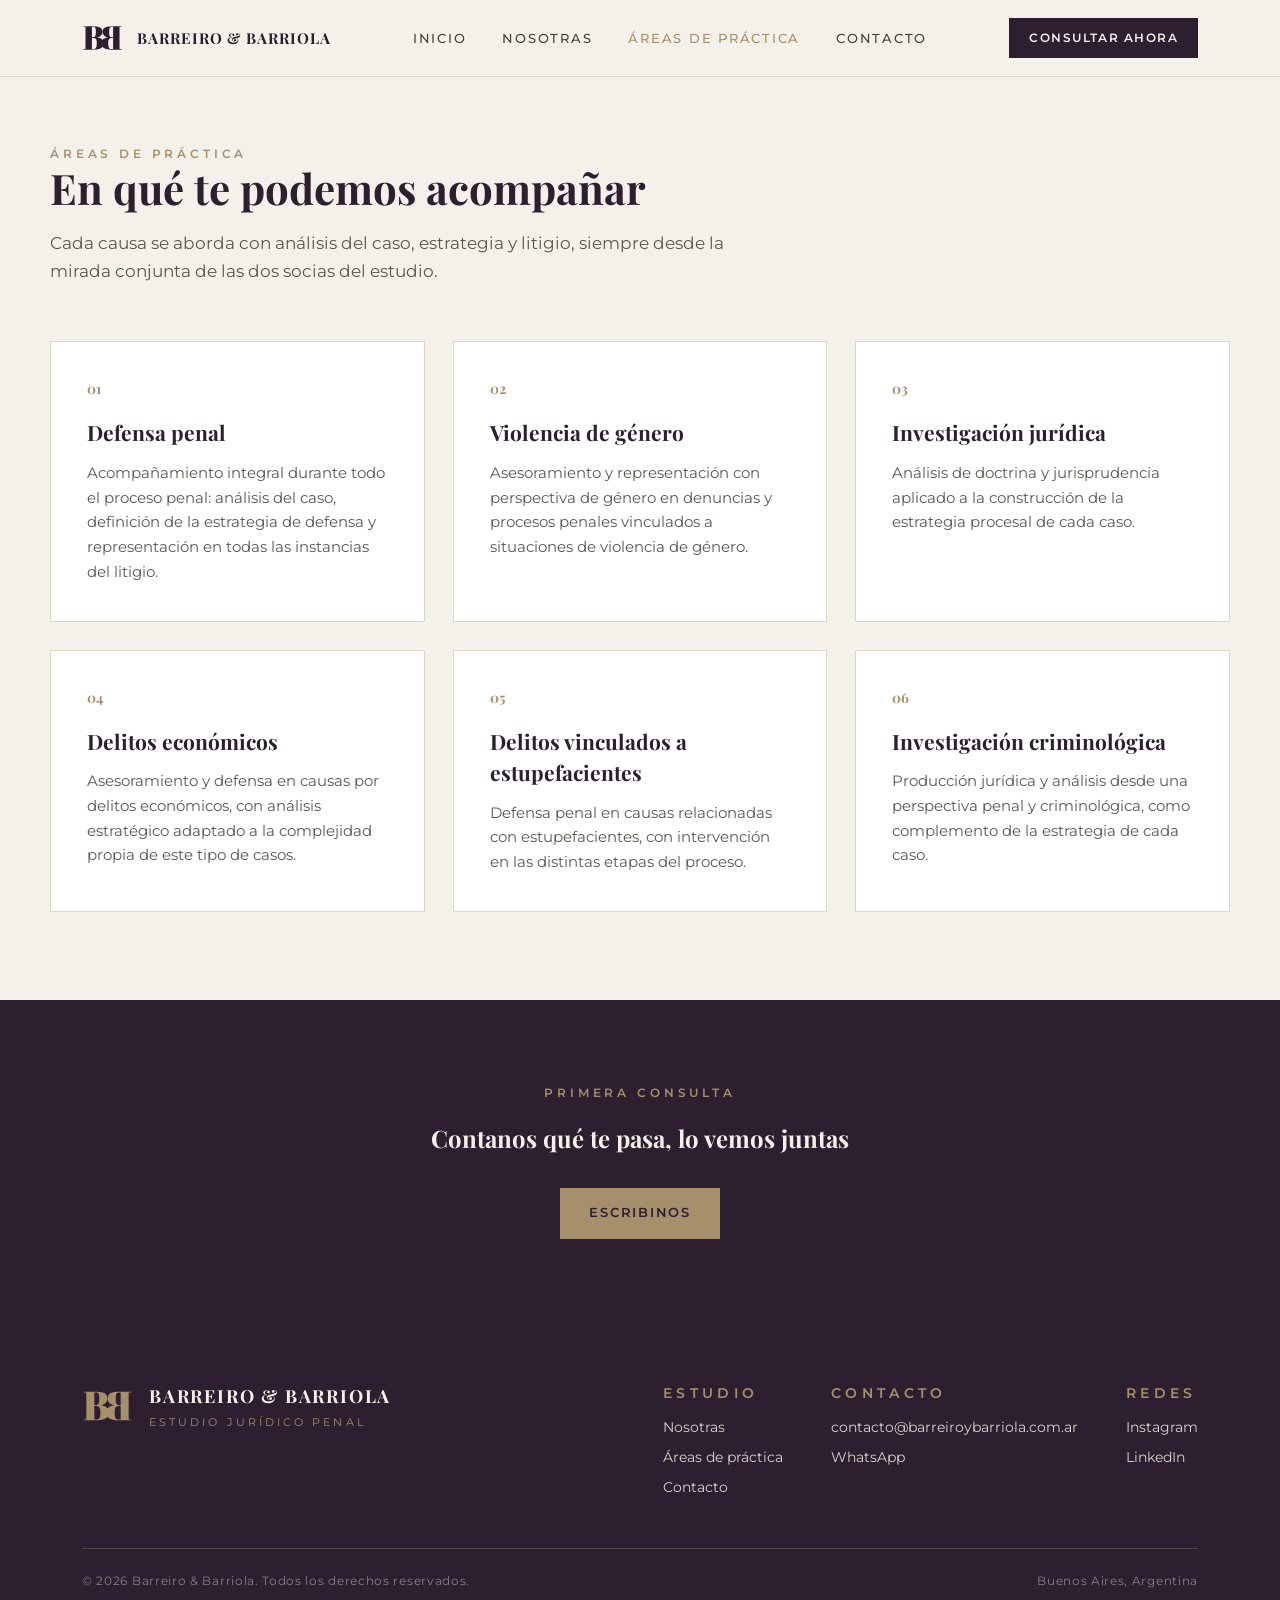
==== areas-de-practica.html @ 0fad3aef "Sitio inicial Barreiro y Barriola" ====
<!DOCTYPE html>
<html lang="es-AR">
<head>
<meta charset="UTF-8">
<meta name="viewport" content="width=device-width, initial-scale=1.0">
<title>Áreas de práctica — Barreiro &amp; Barriola</title>
<meta name="description" content="Defensa penal, violencia de género e investigación jurídica. Áreas de práctica del estudio Barreiro & Barriola.">
<link rel="preconnect" href="https://fonts.googleapis.com">
<link href="https://fonts.googleapis.com/css2?family=Playfair+Display:ital,wght@0,400;0,600;0,700;0,800;1,500&family=Montserrat:wght@300;400;500;600;700&display=swap" rel="stylesheet">
<link rel="icon" type="image/svg+xml" href="assets/img/BB-monograma-uva.svg">
<link rel="stylesheet" href="assets/styles.css">
</head>
<body>

<header class="site-header">
  <nav class="nav">
    <a href="index.html" class="nav-marca">
      <img src="assets/img/BB-monograma-uva.svg" alt="Monograma Barreiro &amp; Barriola">
      <span class="nav-marca-texto">BARREIRO &amp; BARRIOLA</span>
    </a>
    <button class="nav-toggle" aria-label="Abrir menú" aria-expanded="false">
      <span></span><span></span><span></span>
    </button>
    <ul class="nav-links">
      <li><a href="index.html">Inicio</a></li>
      <li><a href="nosotras.html">Nosotras</a></li>
      <li><a href="areas-de-practica.html" class="activo">Áreas de práctica</a></li>
      <li><a href="contacto.html">Contacto</a></li>
    </ul>
    <a href="contacto.html" class="nav-cta">Consultar ahora</a>
  </nav>
</header>

<main>

  <section class="bloque container" style="padding-top:64px">
    <div class="bloque-cabecera" style="max-width:680px">
      <span class="eyebrow">Áreas de práctica</span>
      <h2>En qué te podemos acompañar</h2>
      <p>Cada causa se aborda con análisis del caso, estrategia y litigio, siempre desde la mirada conjunta de las dos socias del estudio.</p>
    </div>

    <div class="grilla grilla-3">
      <div class="tarjeta">
        <div class="num">01</div>
        <h3>Defensa penal</h3>
        <p>Acompañamiento integral durante todo el proceso penal: análisis del caso, definición de la estrategia de defensa y representación en todas las instancias del litigio.</p>
      </div>
      <div class="tarjeta">
        <div class="num">02</div>
        <h3>Violencia de género</h3>
        <p>Asesoramiento y representación con perspectiva de género en denuncias y procesos penales vinculados a situaciones de violencia de género.</p>
      </div>
      <div class="tarjeta">
        <div class="num">03</div>
        <h3>Investigación jurídica</h3>
        <p>Análisis de doctrina y jurisprudencia aplicado a la construcción de la estrategia procesal de cada caso.</p>
      </div>
      <div class="tarjeta">
        <div class="num">04</div>
        <h3>Delitos económicos</h3>
        <p>Asesoramiento y defensa en causas por delitos económicos, con análisis estratégico adaptado a la complejidad propia de este tipo de casos.</p>
      </div>
      <div class="tarjeta">
        <div class="num">05</div>
        <h3>Delitos vinculados a estupefacientes</h3>
        <p>Defensa penal en causas relacionadas con estupefacientes, con intervención en las distintas etapas del proceso.</p>
      </div>
      <div class="tarjeta">
        <div class="num">06</div>
        <h3>Investigación criminológica</h3>
        <p>Producción jurídica y análisis desde una perspectiva penal y criminológica, como complemento de la estrategia de cada caso.</p>
      </div>
    </div>
  </section>

  <section class="franja-uva centro">
    <div class="container" style="max-width:680px">
      <span class="eyebrow">Primera consulta</span>
      <h2 style="color:var(--marfil);margin-top:16px">Contanos qué te pasa, lo vemos juntas</h2>
      <div style="margin-top:32px">
        <a href="contacto.html" class="boton" style="background:var(--bronce);color:var(--uva)">Escribinos</a>
      </div>
    </div>
  </section>

</main>

<footer class="site-footer">
  <div class="container">
    <div class="footer-top">
      <div class="footer-marca">
        <img src="assets/img/BB-monograma-bronce.svg" alt="Monograma Barreiro &amp; Barriola">
        <div class="footer-marca-texto">
          <div>BARREIRO &amp; BARRIOLA</div>
          <div>ESTUDIO JURÍDICO PENAL</div>
        </div>
      </div>
      <div class="footer-links">
        <div class="footer-col">
          <span class="eyebrow">Estudio</span>
          <a href="nosotras.html">Nosotras</a>
          <a href="areas-de-practica.html">Áreas de práctica</a>
          <a href="contacto.html">Contacto</a>
        </div>
        <div class="footer-col">
          <span class="eyebrow">Contacto</span>
          <a href="mailto:contacto@barreiroybarriola.com.ar">contacto@barreiroybarriola.com.ar</a>
          <a href="https://wa.me/541150600248" target="_blank" rel="noopener">WhatsApp</a>
        </div>
        <div class="footer-col">
          <span class="eyebrow">Redes</span>
          <a href="https://instagram.com/estudiojuridico.byb" target="_blank" rel="noopener">Instagram</a>
          <a href="https://www.linkedin.com/company/barreiro-barriola" target="_blank" rel="noopener">LinkedIn</a>
        </div>
      </div>
    </div>
    <div class="footer-bottom">
      <span>© <span id="anio"></span> Barreiro &amp; Barriola. Todos los derechos reservados.</span>
      <span>Buenos Aires, Argentina</span>
    </div>
  </div>
</footer>

<script src="assets/script.js"></script>
<script>document.getElementById('anio').textContent = new Date().getFullYear();</script>
</body>
</html>
---- assets/styles.css ----
/* ===================================================================
   Barreiro & Barriola — Sistema de diseño
   Uva #2D1F2F · Bronce #A68F6B · Marfil #F4F1EB
   Playfair Display (display) + Montserrat (texto)
   =================================================================== */

:root{
  --uva:#2D1F2F;
  --uva-2:#3A2839;
  --bronce:#A68F6B;
  --marfil:#F4F1EB;
  --marfil-2:#EFEAE0;
  --texto:#4A4038;
  --texto-suave:#5C5650;
  --texto-mudo:#8A847C;
  --divisor:#DFD7C9;

  --serif:'Playfair Display', Georgia, serif;
  --sans:'Montserrat', -apple-system, sans-serif;

  --container: 1180px;
}

*{box-sizing:border-box}
html{scroll-behavior:smooth}
body{
  margin:0;
  background:var(--marfil);
  color:var(--texto);
  font-family:var(--sans);
  font-size:16px;
  line-height:1.5;
  -webkit-font-smoothing:antialiased;
}
img{max-width:100%;display:block}
a{color:var(--bronce);text-decoration:none}
a:hover{color:var(--uva)}
a:focus-visible,button:focus-visible,input:focus-visible,textarea:focus-visible{
  outline:2px solid var(--bronce);
  outline-offset:3px;
}
h1,h2,h3{font-family:var(--serif);color:var(--uva);margin:0;font-weight:700}
p{margin:0}
.container{max-width:var(--container);margin:0 auto;padding:0 32px}
.eyebrow{
  font-size:12px;
  letter-spacing:.32em;
  color:var(--bronce);
  font-weight:600;
  text-transform:uppercase;
}
.regla{height:1px;background:var(--bronce);opacity:.55;border:0}
.regla-suave{height:1px;background:var(--divisor);border:0}

/* ---------- Header / nav ---------- */
.site-header{
  position:sticky;top:0;z-index:50;
  background:rgba(244,241,235,.92);
  backdrop-filter:blur(6px);
  border-bottom:1px solid var(--divisor);
}
.nav{
  display:flex;align-items:center;justify-content:space-between;
  padding:18px 32px;max-width:var(--container);margin:0 auto;
}
.nav-marca{display:flex;align-items:center;gap:14px}
.nav-marca img{height:26px;width:auto}
.nav-marca-texto{
  font-family:var(--serif);font-weight:700;font-size:15px;
  letter-spacing:.06em;color:var(--uva);
}
.nav-links{display:flex;gap:36px;list-style:none;margin:0;padding:0}
.nav-links a{
  font-size:12.5px;letter-spacing:.14em;text-transform:uppercase;
  color:var(--texto);font-weight:500;
}
.nav-links a:hover,.nav-links a.activo{color:var(--bronce)}
.nav-cta{
  font-size:12px;letter-spacing:.12em;text-transform:uppercase;
  color:var(--marfil);background:var(--uva);
  padding:11px 20px;font-weight:600;white-space:nowrap;
}
.nav-cta:hover{background:var(--uva-2);color:var(--marfil)}
.nav-toggle{display:none;background:none;border:0;cursor:pointer;padding:8px}
.nav-toggle span{display:block;width:22px;height:1.5px;background:var(--uva);margin:5px 0}

@media (max-width:860px){
  .nav-links{
    position:absolute;top:100%;left:0;right:0;
    background:var(--marfil);flex-direction:column;gap:0;
    border-bottom:1px solid var(--divisor);
    max-height:0;overflow:hidden;transition:max-height .25s ease;
  }
  .nav-links.abierto{max-height:320px}
  .nav-links a{display:block;padding:16px 32px;border-top:1px solid var(--divisor)}
  .nav-toggle{display:block}
  .nav-cta{display:none}
}

/* ---------- Hero ---------- */
.hero{
  position:relative;overflow:hidden;
  background:var(--marfil);
  padding:100px 0 90px;
}
.hero-monograma-fondo{
  position:absolute;right:-6%;top:8%;height:520px;opacity:.05;pointer-events:none;
}
.hero .eyebrow-row{display:flex;align-items:center;gap:24px;margin-bottom:70px}
.hero .eyebrow-row .regla{flex:1}
.hero-intro{
  display:flex;align-items:center;gap:24px;margin-bottom:14px;
}
.hero-intro span{
  font-family:var(--serif);font-style:italic;font-weight:500;
  font-size:clamp(24px,3vw,34px);color:var(--texto-mudo);
}
.hero-intro .regla{width:120px}
.hero h1{
  font-size:clamp(44px,7vw,84px);
  line-height:1;letter-spacing:-.01em;
  margin-bottom:32px;
}
.hero .lema{
  font-size:15px;letter-spacing:.24em;font-weight:600;color:var(--bronce);
  margin-bottom:36px;text-transform:uppercase;
}
.hero .copy{
  max-width:560px;font-size:19px;line-height:1.65;color:var(--texto-suave);
}
.hero .copy + .copy{margin-top:20px}
.hero .copy strong{color:var(--uva);font-weight:600}
.hero-acciones{display:flex;gap:16px;margin-top:44px;flex-wrap:wrap}

.boton{
  display:inline-block;font-size:12.5px;letter-spacing:.14em;text-transform:uppercase;
  font-weight:600;padding:15px 28px;border:1px solid transparent;
}
.boton-primario{background:var(--uva);color:var(--marfil)}
.boton-primario:hover{background:var(--uva-2);color:var(--marfil)}
.boton-secundario{border-color:var(--uva);color:var(--uva)}
.boton-secundario:hover{background:var(--uva);color:var(--marfil)}

/* ---------- Franja oscura (usada como bloque institucional) ---------- */
.franja-uva{background:var(--uva);color:var(--marfil);padding:80px 0}
.franja-uva h2{color:var(--marfil)}
.franja-uva .eyebrow{color:var(--bronce)}

/* ---------- Sello / marca de agua circular (motivo firma) ---------- */
.sello{
  width:120px;height:120px;border-radius:50%;
  border:1.5px solid var(--bronce);
  display:flex;flex-direction:column;align-items:center;justify-content:center;
  gap:4px;flex-shrink:0;
}
.sello img{height:22px}
.sello span{
  font-size:7.5px;letter-spacing:.22em;color:var(--bronce);text-transform:uppercase;font-weight:600;
}
.sello-divisor{
  display:flex;align-items:center;justify-content:center;gap:28px;
  padding:64px 0;
}
.sello-divisor .linea{flex:1;max-width:220px;height:1px;background:var(--divisor)}

/* ---------- Secciones generales ---------- */
section.bloque{padding:88px 0}
.bloque-cabecera{max-width:640px;margin-bottom:56px}
.bloque-cabecera .eyebrow{margin-bottom:16px}
.bloque-cabecera h2{font-size:clamp(30px,4vw,42px);line-height:1.1}
.bloque-cabecera p{margin-top:18px;font-size:17px;color:var(--texto-suave);line-height:1.65}

/* Grillas de tarjetas */
.grilla{display:grid;gap:28px}
.grilla-2{grid-template-columns:repeat(2,1fr)}
.grilla-3{grid-template-columns:repeat(3,1fr)}
@media (max-width:860px){.grilla-2,.grilla-3{grid-template-columns:1fr}}

.tarjeta{
  background:#fff;border:1px solid var(--divisor);padding:36px;
}
.tarjeta .num{
  font-family:var(--serif);font-size:14px;color:var(--bronce);font-weight:700;margin-bottom:18px;
}
.tarjeta h3{font-size:21px;margin-bottom:12px}
.tarjeta p{color:var(--texto-suave);font-size:15px;line-height:1.65}

/* ---------- Tarjetas de socias (preview en Inicio) ---------- */
.tarjeta-socia{
  position:relative;background:var(--uva);color:var(--marfil);
  padding:0;overflow:hidden;display:flex;flex-direction:column;
}
.tarjeta-socia .foto{
  aspect-ratio:4/3;background:var(--uva-2);
  display:flex;align-items:center;justify-content:center;
  outline:2px solid var(--bronce);outline-offset:-2px;
  overflow:hidden;
}
.tarjeta-socia .foto .iniciales{
  font-family:var(--serif);font-size:52px;font-weight:700;color:var(--bronce);opacity:.6;
}
.tarjeta-socia .info{padding:32px}
.tarjeta-socia .rol{
  font-size:11px;letter-spacing:.3em;color:var(--bronce);text-transform:uppercase;font-weight:600;
}
.tarjeta-socia h3{color:var(--marfil);font-size:26px;margin-top:12px}
.tarjeta-socia p{color:#D9D2CC;font-size:14.5px;margin-top:14px;line-height:1.6}
.tarjeta-socia a{
  margin-top:20px;font-size:12px;letter-spacing:.12em;text-transform:uppercase;
  color:var(--bronce);font-weight:600;display:inline-flex;align-items:center;gap:8px;
}

/* ---------- Perfil completo (página Nosotras) ---------- */
.perfil{display:grid;grid-template-columns:340px 1fr;gap:56px;align-items:start;margin-bottom:100px}
.perfil:last-child{margin-bottom:0}
.perfil .foto-marco{
  position:relative;aspect-ratio:340/440;background:var(--uva-2);
  outline:2px solid var(--bronce);outline-offset:10px;
  display:flex;align-items:center;justify-content:center;
  overflow:hidden;
}
.perfil .foto-marco .iniciales{
  font-family:var(--serif);font-size:64px;font-weight:700;color:var(--bronce);opacity:.55;
}
.perfil .rol{font-size:13px;letter-spacing:.3em;color:var(--bronce);text-transform:uppercase;font-weight:600}
.perfil h2{font-size:clamp(32px,4vw,46px);margin-top:20px;line-height:1.05}
.perfil .regla{width:90px;margin:26px 0}
.perfil .copy{font-size:17px;line-height:1.65;color:var(--texto-suave);max-width:600px}
.perfil .copy + .copy{margin-top:18px}
.perfil .copy strong{color:var(--uva);font-weight:600}
@media (max-width:760px){
  .perfil{grid-template-columns:1fr;gap:32px}
  .perfil .foto-marco{max-width:260px}
}

/* ---------- Contacto ---------- */
.canales-grilla{
  display:grid;grid-template-columns:repeat(4,1fr);gap:20px;
}
@media (max-width:860px){.canales-grilla{grid-template-columns:repeat(2,1fr)}}
@media (max-width:520px){.canales-grilla{grid-template-columns:1fr}}
.canal-tarjeta{
  display:flex;flex-direction:column;align-items:center;text-align:center;gap:14px;
  background:#fff;border:1px solid var(--divisor);padding:36px 20px;
  transition:border-color .15s ease,transform .15s ease;
}
.canal-tarjeta:hover{border-color:var(--bronce);transform:translateY(-2px)}
.canal-icono{
  width:52px;height:52px;border-radius:50%;
  background:var(--uva);color:var(--bronce);
  display:flex;align-items:center;justify-content:center;
}
.canal-icono svg{width:24px;height:24px}
.canal-etiqueta{
  font-size:11.5px;letter-spacing:.2em;text-transform:uppercase;color:var(--bronce);font-weight:600;
}
.canal-valor{font-size:14.5px;color:var(--uva);font-weight:500;word-break:break-word}

.contacto-grilla{display:grid;grid-template-columns:1fr 1fr;gap:64px;align-items:start}
@media (max-width:860px){.contacto-grilla{grid-template-columns:1fr}}
.dato-contacto{margin-bottom:28px}
.dato-contacto .etiqueta{
  font-size:11px;letter-spacing:.24em;color:var(--bronce);text-transform:uppercase;font-weight:600;
  margin-bottom:8px;display:block;
}
.dato-contacto a,.dato-contacto span.valor{font-size:18px;color:var(--uva);font-weight:500}

/* ---------- Footer ---------- */
.site-footer{background:var(--uva);color:var(--marfil);padding:64px 0 32px}
.footer-top{
  display:flex;justify-content:space-between;align-items:flex-start;
  gap:40px;flex-wrap:wrap;padding-bottom:40px;border-bottom:1px solid rgba(166,143,107,.3);
}
.footer-marca{display:flex;align-items:center;gap:16px}
.footer-marca img{height:32px}
.footer-marca-texto div:first-child{
  font-family:var(--serif);font-weight:700;font-size:18px;letter-spacing:.1em;color:var(--marfil);
}
.footer-marca-texto div:last-child{
  font-size:11px;letter-spacing:.28em;color:var(--bronce);margin-top:4px;
}
.footer-links{display:flex;gap:48px;flex-wrap:wrap}
.footer-col .eyebrow{color:var(--bronce);margin-bottom:14px;display:block}
.footer-col a,.footer-col span{
  display:block;font-size:13.5px;color:#D9D2CC;margin-bottom:10px;
}
.footer-col a:hover{color:var(--bronce)}
.footer-bottom{
  padding-top:24px;display:flex;justify-content:space-between;flex-wrap:wrap;gap:10px;
  font-size:11.5px;letter-spacing:.06em;color:#8A7F87;
}

/* ---------- Utilidades ---------- */
.centro{text-align:center}
.mt-0{margin-top:0}
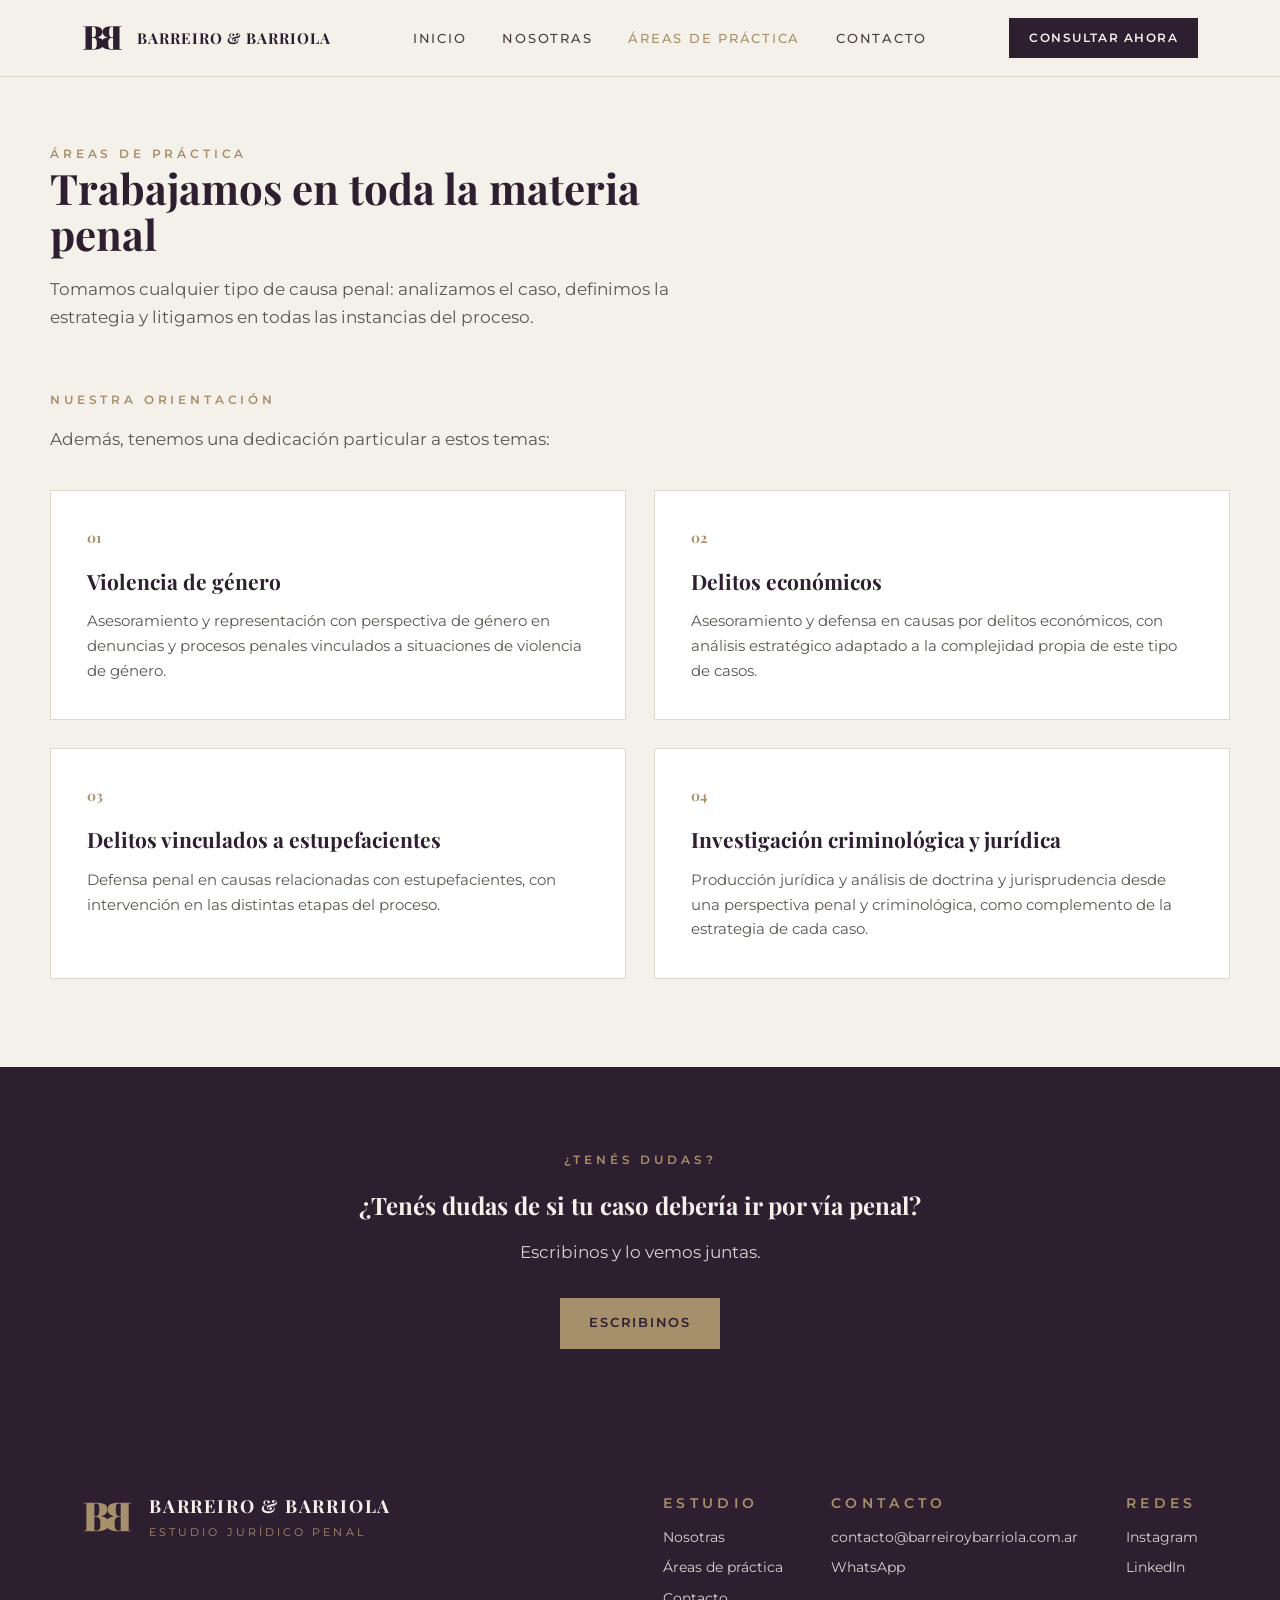
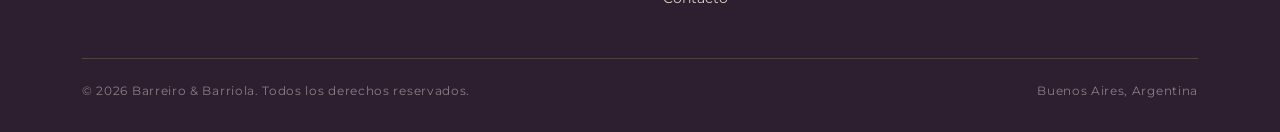
==== commit 9d5e8d0f: "Ajustes de contenido, foto de Guadalupe y areas de practica" ====
--- a/areas-de-practica.html
+++ b/areas-de-practica.html
@@ -4,7 +4,7 @@
 <meta charset="UTF-8">
 <meta name="viewport" content="width=device-width, initial-scale=1.0">
 <title>Áreas de práctica — Barreiro &amp; Barriola</title>
-<meta name="description" content="Defensa penal, violencia de género e investigación jurídica. Áreas de práctica del estudio Barreiro & Barriola.">
+<meta name="description" content="Tomamos cualquier causa penal, con orientación particular en violencia de género, delitos económicos, estupefacientes e investigación criminológica. Barreiro & Barriola.">
 <link rel="preconnect" href="https://fonts.googleapis.com">
 <link href="https://fonts.googleapis.com/css2?family=Playfair+Display:ital,wght@0,400;0,600;0,700;0,800;1,500&family=Montserrat:wght@300;400;500;600;700&display=swap" rel="stylesheet">
 <link rel="icon" type="image/svg+xml" href="assets/img/BB-monograma-uva.svg">
@@ -36,48 +36,44 @@
   <section class="bloque container" style="padding-top:64px">
     <div class="bloque-cabecera" style="max-width:680px">
       <span class="eyebrow">Áreas de práctica</span>
-      <h2>En qué te podemos acompañar</h2>
-      <p>Cada causa se aborda con análisis del caso, estrategia y litigio, siempre desde la mirada conjunta de las dos socias del estudio.</p>
+      <h2>Trabajamos en toda la materia penal</h2>
+      <p>Tomamos cualquier tipo de causa penal: analizamos el caso, definimos la estrategia y litigamos en todas las instancias del proceso.</p>
     </div>
 
-    <div class="grilla grilla-3">
+    <div class="bloque-cabecera" style="max-width:680px;margin-top:8px;margin-bottom:36px">
+      <span class="eyebrow">Nuestra orientación</span>
+      <p style="margin-top:14px">Además, tenemos una dedicación particular a estos temas:</p>
+    </div>
+
+    <div class="grilla grilla-2">
       <div class="tarjeta">
         <div class="num">01</div>
-        <h3>Defensa penal</h3>
-        <p>Acompañamiento integral durante todo el proceso penal: análisis del caso, definición de la estrategia de defensa y representación en todas las instancias del litigio.</p>
-      </div>
-      <div class="tarjeta">
-        <div class="num">02</div>
         <h3>Violencia de género</h3>
         <p>Asesoramiento y representación con perspectiva de género en denuncias y procesos penales vinculados a situaciones de violencia de género.</p>
       </div>
       <div class="tarjeta">
-        <div class="num">03</div>
-        <h3>Investigación jurídica</h3>
-        <p>Análisis de doctrina y jurisprudencia aplicado a la construcción de la estrategia procesal de cada caso.</p>
-      </div>
-      <div class="tarjeta">
-        <div class="num">04</div>
+        <div class="num">02</div>
         <h3>Delitos económicos</h3>
         <p>Asesoramiento y defensa en causas por delitos económicos, con análisis estratégico adaptado a la complejidad propia de este tipo de casos.</p>
       </div>
       <div class="tarjeta">
-        <div class="num">05</div>
+        <div class="num">03</div>
         <h3>Delitos vinculados a estupefacientes</h3>
         <p>Defensa penal en causas relacionadas con estupefacientes, con intervención en las distintas etapas del proceso.</p>
       </div>
       <div class="tarjeta">
-        <div class="num">06</div>
-        <h3>Investigación criminológica</h3>
-        <p>Producción jurídica y análisis desde una perspectiva penal y criminológica, como complemento de la estrategia de cada caso.</p>
+        <div class="num">04</div>
+        <h3>Investigación criminológica y jurídica</h3>
+        <p>Producción jurídica y análisis de doctrina y jurisprudencia desde una perspectiva penal y criminológica, como complemento de la estrategia de cada caso.</p>
       </div>
     </div>
   </section>
 
   <section class="franja-uva centro">
     <div class="container" style="max-width:680px">
-      <span class="eyebrow">Primera consulta</span>
-      <h2 style="color:var(--marfil);margin-top:16px">Contanos qué te pasa, lo vemos juntas</h2>
+      <span class="eyebrow">¿Tenés dudas?</span>
+      <h2 style="color:var(--marfil);margin-top:16px">¿Tenés dudas de si tu caso debería ir por vía penal?</h2>
+      <p style="color:#D9D2CC;margin-top:16px;font-size:17px;line-height:1.6">Escribinos y lo vemos juntas.</p>
       <div style="margin-top:32px">
         <a href="contacto.html" class="boton" style="background:var(--bronce);color:var(--uva)">Escribinos</a>
       </div>
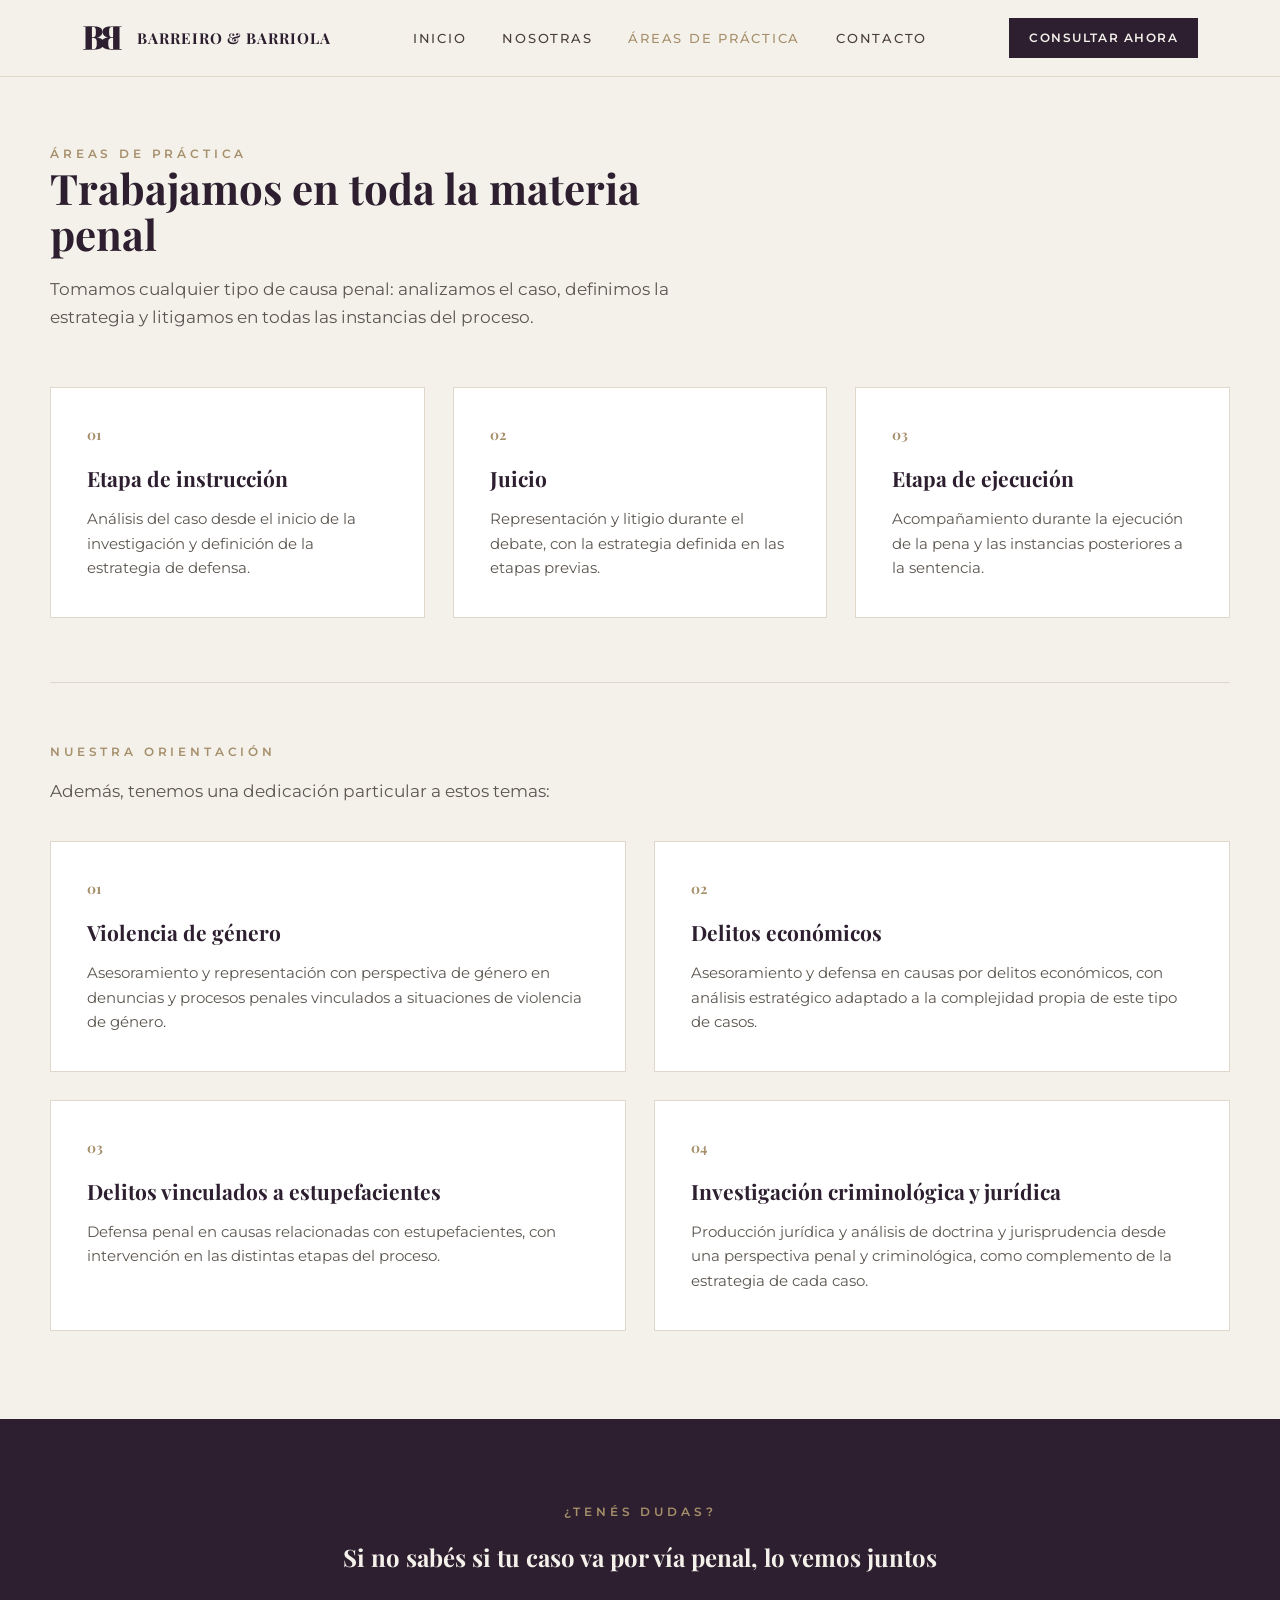
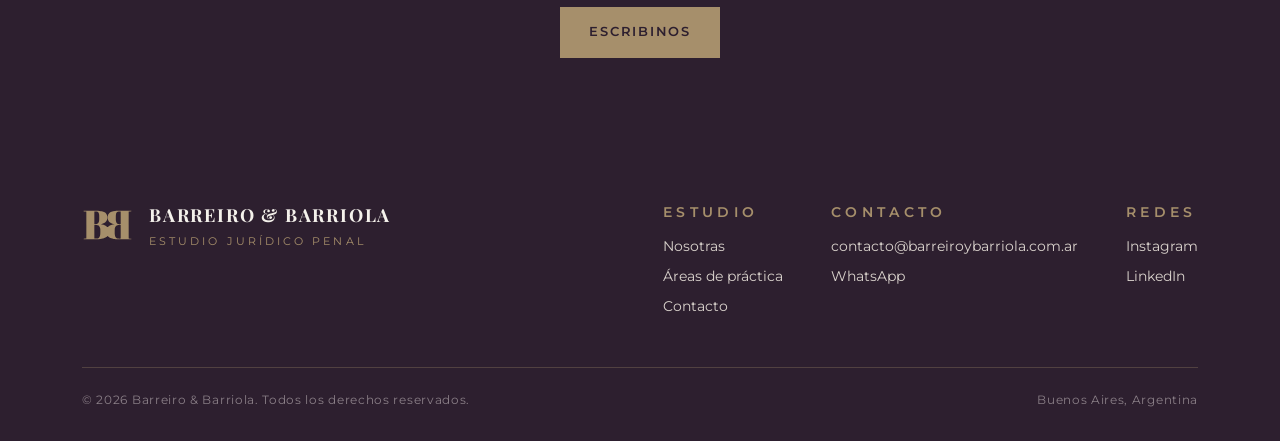
==== commit 794da1c6: "Mover etapas del proceso a areas de practica Ajustes de textos y contacto" ====
--- a/areas-de-practica.html
+++ b/areas-de-practica.html
@@ -40,6 +40,26 @@
       <p>Tomamos cualquier tipo de causa penal: analizamos el caso, definimos la estrategia y litigamos en todas las instancias del proceso.</p>
     </div>
 
+    <div class="grilla grilla-3" style="margin-bottom:64px">
+      <div class="tarjeta">
+        <div class="num">01</div>
+        <h3>Etapa de instrucción</h3>
+        <p>Análisis del caso desde el inicio de la investigación y definición de la estrategia de defensa.</p>
+      </div>
+      <div class="tarjeta">
+        <div class="num">02</div>
+        <h3>Juicio</h3>
+        <p>Representación y litigio durante el debate, con la estrategia definida en las etapas previas.</p>
+      </div>
+      <div class="tarjeta">
+        <div class="num">03</div>
+        <h3>Etapa de ejecución</h3>
+        <p>Acompañamiento durante la ejecución de la pena y las instancias posteriores a la sentencia.</p>
+      </div>
+    </div>
+
+    <div class="regla-suave" style="margin-bottom:56px"></div>
+
     <div class="bloque-cabecera" style="max-width:680px;margin-top:8px;margin-bottom:36px">
       <span class="eyebrow">Nuestra orientación</span>
       <p style="margin-top:14px">Además, tenemos una dedicación particular a estos temas:</p>
@@ -72,8 +92,7 @@
   <section class="franja-uva centro">
     <div class="container" style="max-width:680px">
       <span class="eyebrow">¿Tenés dudas?</span>
-      <h2 style="color:var(--marfil);margin-top:16px">¿Tenés dudas de si tu caso debería ir por vía penal?</h2>
-      <p style="color:#D9D2CC;margin-top:16px;font-size:17px;line-height:1.6">Escribinos y lo vemos juntas.</p>
+      <h2 style="color:var(--marfil);margin-top:16px">Si no sabés si tu caso va por vía penal, lo vemos juntos</h2>
       <div style="margin-top:32px">
         <a href="contacto.html" class="boton" style="background:var(--bronce);color:var(--uva)">Escribinos</a>
       </div>
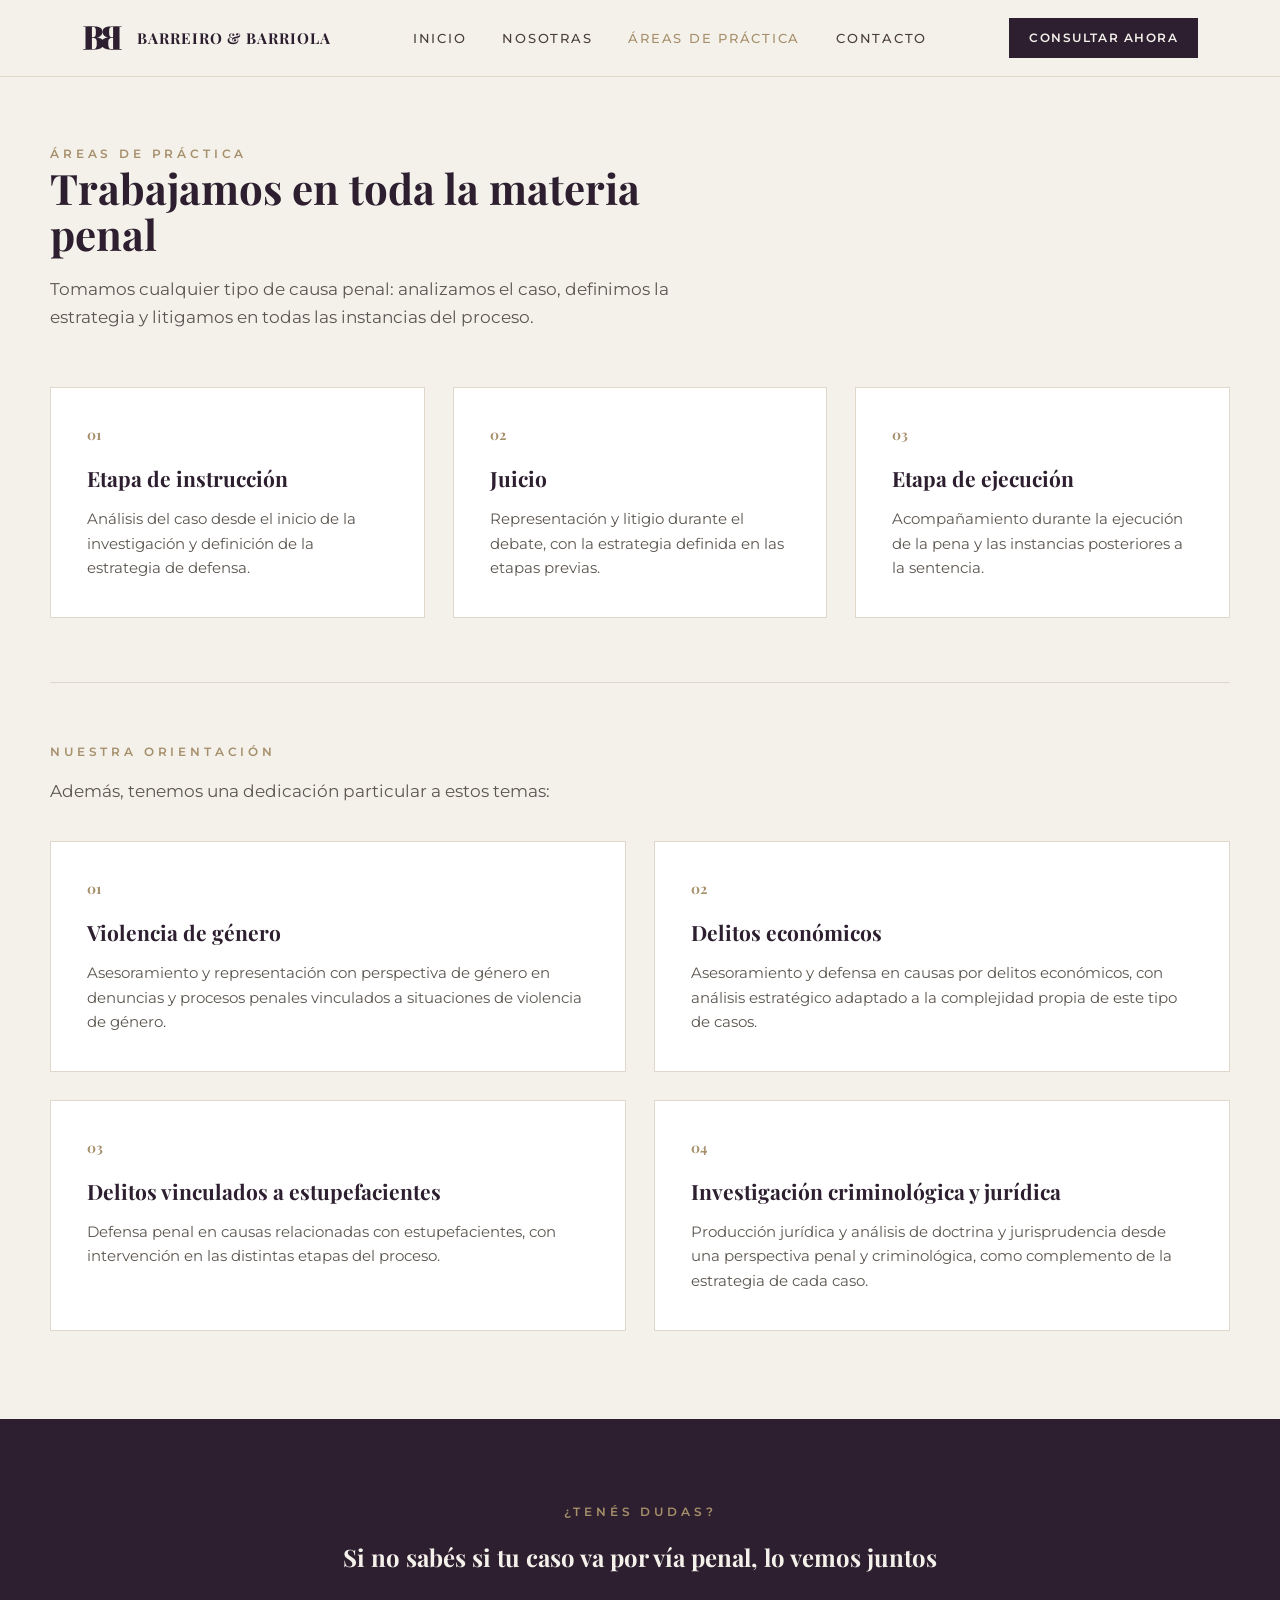
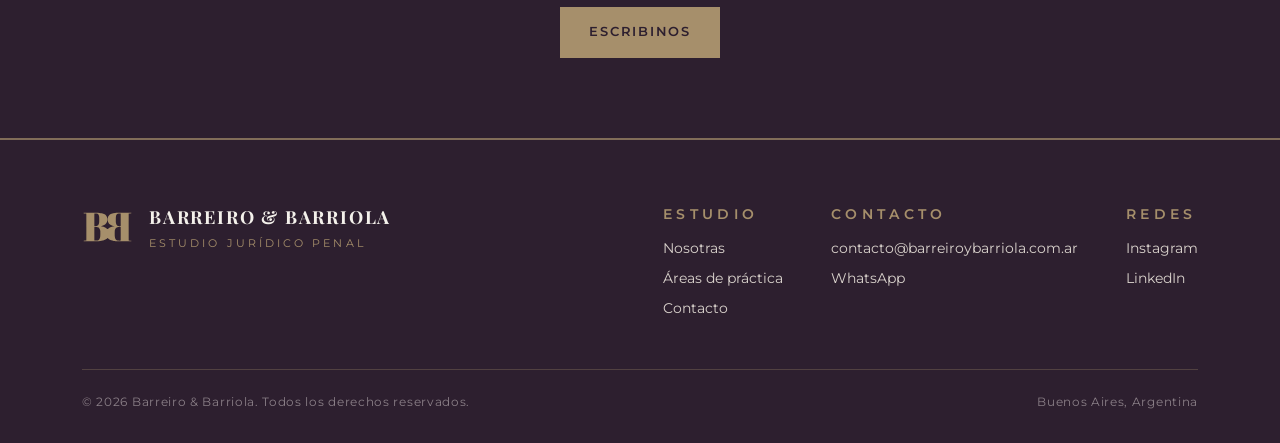
==== commit 577d29a4: "Optimizar imagenes, mejorar accesibilidad y agregar animaciones sutiles" ====
--- a/areas-de-practica.html
+++ b/areas-de-practica.html
@@ -4,10 +4,21 @@
 <meta charset="UTF-8">
 <meta name="viewport" content="width=device-width, initial-scale=1.0">
 <title>Áreas de práctica — Barreiro &amp; Barriola</title>
-<meta name="description" content="Tomamos cualquier causa penal, con orientación particular en violencia de género, delitos económicos, estupefacientes e investigación criminológica. Barreiro & Barriola.">
+<meta name="description" content="Tomamos cualquier causa penal, con orientación particular en violencia de género, delitos económicos, estupefacientes e investigación criminológica. Barreiro &amp; Barriola.">
 <link rel="preconnect" href="https://fonts.googleapis.com">
 <link href="https://fonts.googleapis.com/css2?family=Playfair+Display:ital,wght@0,400;0,600;0,700;0,800;1,500&family=Montserrat:wght@300;400;500;600;700&display=swap" rel="stylesheet">
 <link rel="icon" type="image/svg+xml" href="assets/img/BB-monograma-uva.svg">
+<meta property="og:type" content="website">
+<meta property="og:title" content="Áreas de práctica — Barreiro &amp; Barriola">
+<meta property="og:description" content="Tomamos cualquier causa penal, con orientación particular en violencia de género, delitos económicos, estupefacientes e investigación criminológica.">
+<meta property="og:image" content="assets/img/og-banner.jpg">
+<meta property="og:image:width" content="1584">
+<meta property="og:image:height" content="396">
+<meta property="og:locale" content="es_AR">
+<meta name="twitter:card" content="summary_large_image">
+<meta name="twitter:title" content="Áreas de práctica — Barreiro &amp; Barriola">
+<meta name="twitter:description" content="Tomamos cualquier causa penal, con orientación particular en violencia de género, delitos económicos, estupefacientes e investigación criminológica.">
+<meta name="twitter:image" content="assets/img/og-banner.jpg">
 <link rel="stylesheet" href="assets/styles.css">
 </head>
 <body>
@@ -18,13 +29,13 @@
       <img src="assets/img/BB-monograma-uva.svg" alt="Monograma Barreiro &amp; Barriola">
       <span class="nav-marca-texto">BARREIRO &amp; BARRIOLA</span>
     </a>
-    <button class="nav-toggle" aria-label="Abrir menú" aria-expanded="false">
+    <button class="nav-toggle" aria-label="Abrir menú" aria-expanded="false" aria-controls="menu-principal">
       <span></span><span></span><span></span>
     </button>
-    <ul class="nav-links">
+    <ul class="nav-links" id="menu-principal">
       <li><a href="index.html">Inicio</a></li>
       <li><a href="nosotras.html">Nosotras</a></li>
-      <li><a href="areas-de-practica.html" class="activo">Áreas de práctica</a></li>
+      <li><a href="areas-de-practica.html" class="activo" aria-current="page">Áreas de práctica</a></li>
       <li><a href="contacto.html">Contacto</a></li>
     </ul>
     <a href="contacto.html" class="nav-cta">Consultar ahora</a>
@@ -34,24 +45,24 @@
 <main>
 
   <section class="bloque container" style="padding-top:64px">
-    <div class="bloque-cabecera" style="max-width:680px">
+    <div class="bloque-cabecera reveal" style="max-width:680px">
       <span class="eyebrow">Áreas de práctica</span>
       <h2>Trabajamos en toda la materia penal</h2>
       <p>Tomamos cualquier tipo de causa penal: analizamos el caso, definimos la estrategia y litigamos en todas las instancias del proceso.</p>
     </div>
 
     <div class="grilla grilla-3" style="margin-bottom:64px">
-      <div class="tarjeta">
+      <div class="tarjeta reveal">
         <div class="num">01</div>
         <h3>Etapa de instrucción</h3>
         <p>Análisis del caso desde el inicio de la investigación y definición de la estrategia de defensa.</p>
       </div>
-      <div class="tarjeta">
+      <div class="tarjeta reveal">
         <div class="num">02</div>
         <h3>Juicio</h3>
         <p>Representación y litigio durante el debate, con la estrategia definida en las etapas previas.</p>
       </div>
-      <div class="tarjeta">
+      <div class="tarjeta reveal">
         <div class="num">03</div>
         <h3>Etapa de ejecución</h3>
         <p>Acompañamiento durante la ejecución de la pena y las instancias posteriores a la sentencia.</p>
@@ -60,28 +71,28 @@
 
     <div class="regla-suave" style="margin-bottom:56px"></div>
 
-    <div class="bloque-cabecera" style="max-width:680px;margin-top:8px;margin-bottom:36px">
+    <div class="bloque-cabecera reveal" style="max-width:680px;margin-top:8px;margin-bottom:36px">
       <span class="eyebrow">Nuestra orientación</span>
       <p style="margin-top:14px">Además, tenemos una dedicación particular a estos temas:</p>
     </div>
 
     <div class="grilla grilla-2">
-      <div class="tarjeta">
+      <div class="tarjeta reveal">
         <div class="num">01</div>
         <h3>Violencia de género</h3>
         <p>Asesoramiento y representación con perspectiva de género en denuncias y procesos penales vinculados a situaciones de violencia de género.</p>
       </div>
-      <div class="tarjeta">
+      <div class="tarjeta reveal">
         <div class="num">02</div>
         <h3>Delitos económicos</h3>
         <p>Asesoramiento y defensa en causas por delitos económicos, con análisis estratégico adaptado a la complejidad propia de este tipo de casos.</p>
       </div>
-      <div class="tarjeta">
+      <div class="tarjeta reveal">
         <div class="num">03</div>
         <h3>Delitos vinculados a estupefacientes</h3>
         <p>Defensa penal en causas relacionadas con estupefacientes, con intervención en las distintas etapas del proceso.</p>
       </div>
-      <div class="tarjeta">
+      <div class="tarjeta reveal">
         <div class="num">04</div>
         <h3>Investigación criminológica y jurídica</h3>
         <p>Producción jurídica y análisis de doctrina y jurisprudencia desde una perspectiva penal y criminológica, como complemento de la estrategia de cada caso.</p>
@@ -90,7 +101,7 @@
   </section>
 
   <section class="franja-uva centro">
-    <div class="container" style="max-width:680px">
+    <div class="container reveal" style="max-width:680px">
       <span class="eyebrow">¿Tenés dudas?</span>
       <h2 style="color:var(--marfil);margin-top:16px">Si no sabés si tu caso va por vía penal, lo vemos juntos</h2>
       <div style="margin-top:32px">
--- a/assets/styles.css
+++ b/assets/styles.css
@@ -102,20 +102,20 @@
   position:relative;overflow:hidden;
   background:var(--marfil);
   padding:100px 0 90px;
+  animation:heroAparece .7s ease-out both;
+}
+@keyframes heroAparece{
+  from{opacity:0;transform:translateY(14px)}
+  to{opacity:1;transform:translateY(0)}
+}
+@media (prefers-reduced-motion:reduce){
+  .hero{animation:none}
 }
 .hero-monograma-fondo{
   position:absolute;right:-6%;top:8%;height:520px;opacity:.05;pointer-events:none;
 }
 .hero .eyebrow-row{display:flex;align-items:center;gap:24px;margin-bottom:70px}
 .hero .eyebrow-row .regla{flex:1}
-.hero-intro{
-  display:flex;align-items:center;gap:24px;margin-bottom:14px;
-}
-.hero-intro span{
-  font-family:var(--serif);font-style:italic;font-weight:500;
-  font-size:clamp(24px,3vw,34px);color:var(--texto-mudo);
-}
-.hero-intro .regla{width:120px}
 .hero h1{
   font-size:clamp(44px,7vw,84px);
   line-height:1;letter-spacing:-.01em;
@@ -135,7 +135,10 @@
 .boton{
   display:inline-block;font-size:12.5px;letter-spacing:.14em;text-transform:uppercase;
   font-weight:600;padding:15px 28px;border:1px solid transparent;
-}
+  transition:background-color .2s ease,color .2s ease,transform .15s ease,box-shadow .2s ease;
+}
+.boton:hover{transform:translateY(-1px);box-shadow:0 6px 16px rgba(45,31,47,.18)}
+.boton:active{transform:translateY(0)}
 .boton-primario{background:var(--uva);color:var(--marfil)}
 .boton-primario:hover{background:var(--uva-2);color:var(--marfil)}
 .boton-secundario{border-color:var(--uva);color:var(--uva)}
@@ -184,31 +187,6 @@
 }
 .tarjeta h3{font-size:21px;margin-bottom:12px}
 .tarjeta p{color:var(--texto-suave);font-size:15px;line-height:1.65}
-
-/* ---------- Tarjetas de socias (preview en Inicio) ---------- */
-.tarjeta-socia{
-  position:relative;background:var(--uva);color:var(--marfil);
-  padding:0;overflow:hidden;display:flex;flex-direction:column;
-}
-.tarjeta-socia .foto{
-  aspect-ratio:4/3;background:var(--uva-2);
-  display:flex;align-items:center;justify-content:center;
-  outline:2px solid var(--bronce);outline-offset:-2px;
-  overflow:hidden;
-}
-.tarjeta-socia .foto .iniciales{
-  font-family:var(--serif);font-size:52px;font-weight:700;color:var(--bronce);opacity:.6;
-}
-.tarjeta-socia .info{padding:32px}
-.tarjeta-socia .rol{
-  font-size:11px;letter-spacing:.3em;color:var(--bronce);text-transform:uppercase;font-weight:600;
-}
-.tarjeta-socia h3{color:var(--marfil);font-size:26px;margin-top:12px}
-.tarjeta-socia p{color:#D9D2CC;font-size:14.5px;margin-top:14px;line-height:1.6}
-.tarjeta-socia a{
-  margin-top:20px;font-size:12px;letter-spacing:.12em;text-transform:uppercase;
-  color:var(--bronce);font-weight:600;display:inline-flex;align-items:center;gap:8px;
-}
 
 /* ---------- Perfil completo (página Nosotras) ---------- */
 .perfil{display:grid;grid-template-columns:340px 1fr;gap:56px;align-items:start;margin-bottom:100px}
@@ -266,7 +244,7 @@
 .dato-contacto a,.dato-contacto span.valor{font-size:18px;color:var(--uva);font-weight:500}
 
 /* ---------- Footer ---------- */
-.site-footer{background:var(--uva);color:var(--marfil);padding:64px 0 32px}
+.site-footer{background:var(--uva);color:var(--marfil);padding:64px 0 32px;border-top:2px solid rgba(166,143,107,.7)}
 .footer-top{
   display:flex;justify-content:space-between;align-items:flex-start;
   gap:40px;flex-wrap:wrap;padding-bottom:40px;border-bottom:1px solid rgba(166,143,107,.3);
@@ -293,3 +271,21 @@
 /* ---------- Utilidades ---------- */
 .centro{text-align:center}
 .mt-0{margin-top:0}
+
+/* ---------- Aparición al hacer scroll ---------- */
+.reveal{
+  opacity:0;transform:translateY(18px);
+  transition:opacity .6s ease-out,transform .6s ease-out;
+}
+.reveal.visible{opacity:1;transform:translateY(0)}
+.grilla > .reveal:nth-child(1){transition-delay:0s}
+.grilla > .reveal:nth-child(2){transition-delay:.08s}
+.grilla > .reveal:nth-child(3){transition-delay:.16s}
+.grilla > .reveal:nth-child(4){transition-delay:.24s}
+.canales-grilla > .reveal:nth-child(1){transition-delay:0s}
+.canales-grilla > .reveal:nth-child(2){transition-delay:.08s}
+.canales-grilla > .reveal:nth-child(3){transition-delay:.16s}
+.canales-grilla > .reveal:nth-child(4){transition-delay:.24s}
+@media (prefers-reduced-motion:reduce){
+  .reveal{transition:none;opacity:1;transform:none}
+}
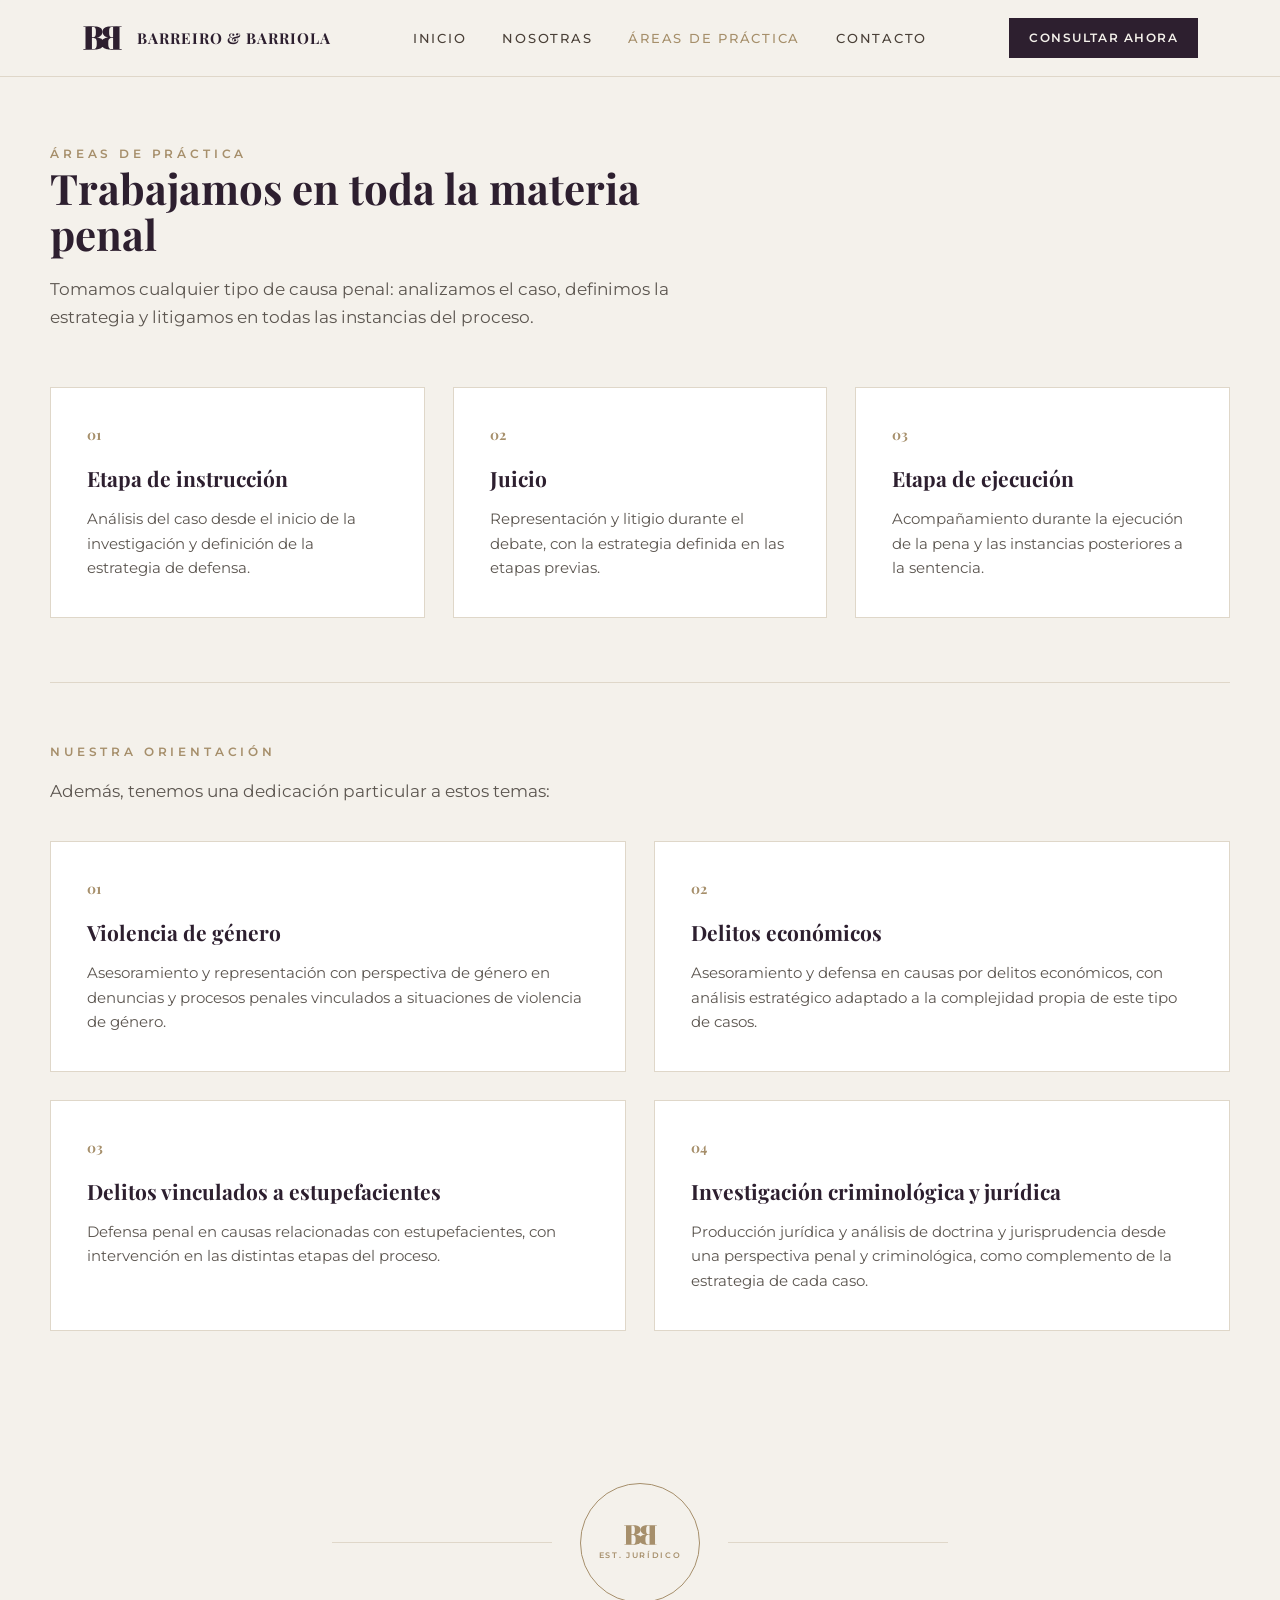
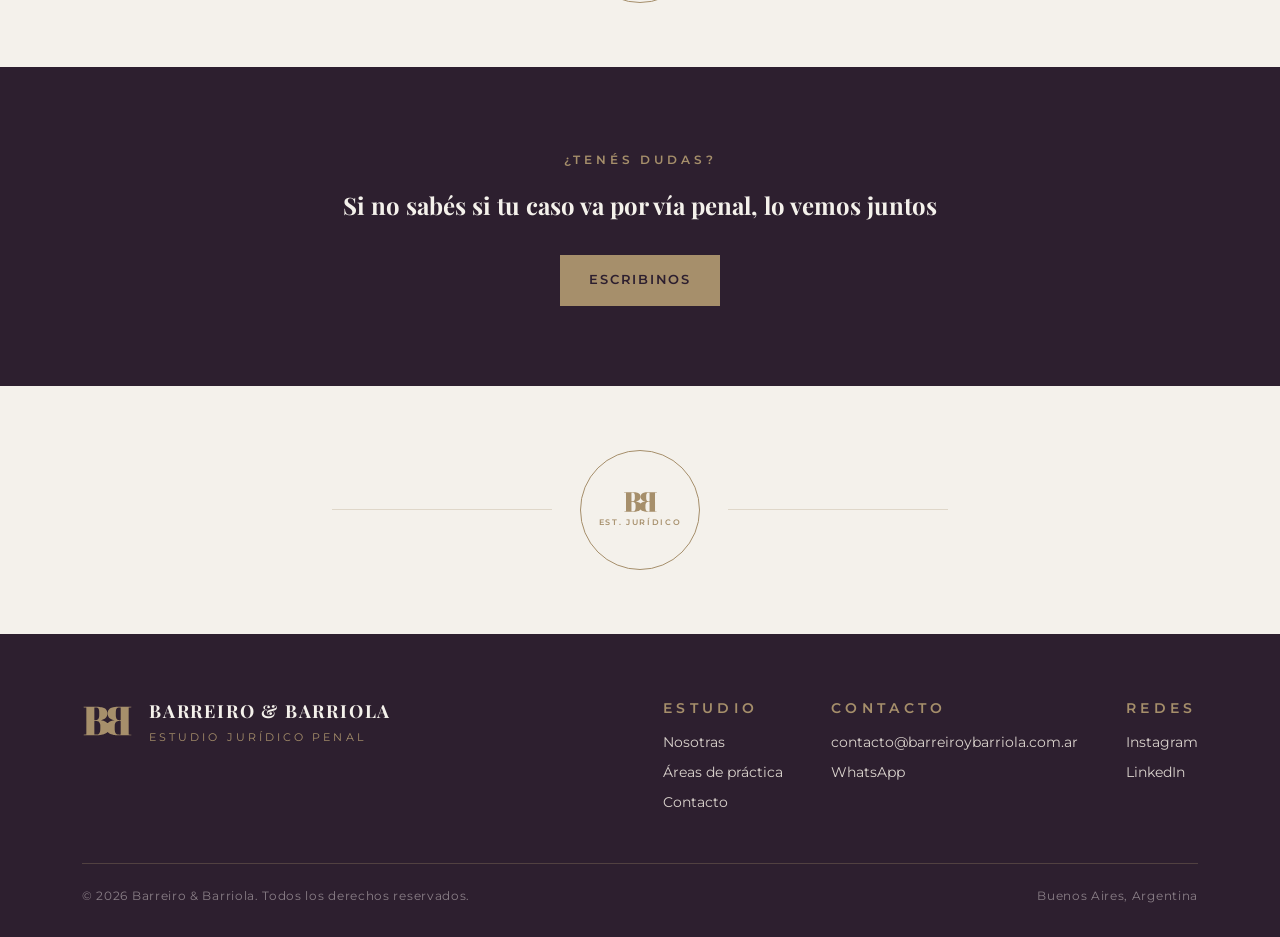
==== commit 10e73e25: "Usar el sello como separador entre todas las secciones" ====
--- a/areas-de-practica.html
+++ b/areas-de-practica.html
@@ -100,6 +100,19 @@
     </div>
   </section>
 
+  <div class="sello-divisor-banda">
+    <div class="container">
+      <div class="sello-divisor reveal">
+        <span class="linea"></span>
+        <div class="sello">
+          <img src="assets/img/BB-monograma-bronce.svg" alt="">
+          <span>Est. Jurídico</span>
+        </div>
+        <span class="linea"></span>
+      </div>
+    </div>
+  </div>
+
   <section class="franja-uva centro">
     <div class="container reveal" style="max-width:680px">
       <span class="eyebrow">¿Tenés dudas?</span>
@@ -109,6 +122,19 @@
       </div>
     </div>
   </section>
+
+  <div class="sello-divisor-banda">
+    <div class="container">
+      <div class="sello-divisor reveal">
+        <span class="linea"></span>
+        <div class="sello">
+          <img src="assets/img/BB-monograma-bronce.svg" alt="">
+          <span>Est. Jurídico</span>
+        </div>
+        <span class="linea"></span>
+      </div>
+    </div>
+  </div>
 
 </main>
 
--- a/assets/styles.css
+++ b/assets/styles.css
@@ -165,6 +165,7 @@
   padding:64px 0;
 }
 .sello-divisor .linea{flex:1;max-width:220px;height:1px;background:var(--divisor)}
+.sello-divisor-banda{background:var(--marfil)}
 
 /* ---------- Secciones generales ---------- */
 section.bloque{padding:88px 0}
@@ -244,7 +245,7 @@
 .dato-contacto a,.dato-contacto span.valor{font-size:18px;color:var(--uva);font-weight:500}
 
 /* ---------- Footer ---------- */
-.site-footer{background:var(--uva);color:var(--marfil);padding:64px 0 32px;border-top:2px solid rgba(166,143,107,.7)}
+.site-footer{background:var(--uva);color:var(--marfil);padding:64px 0 32px}
 .footer-top{
   display:flex;justify-content:space-between;align-items:flex-start;
   gap:40px;flex-wrap:wrap;padding-bottom:40px;border-bottom:1px solid rgba(166,143,107,.3);
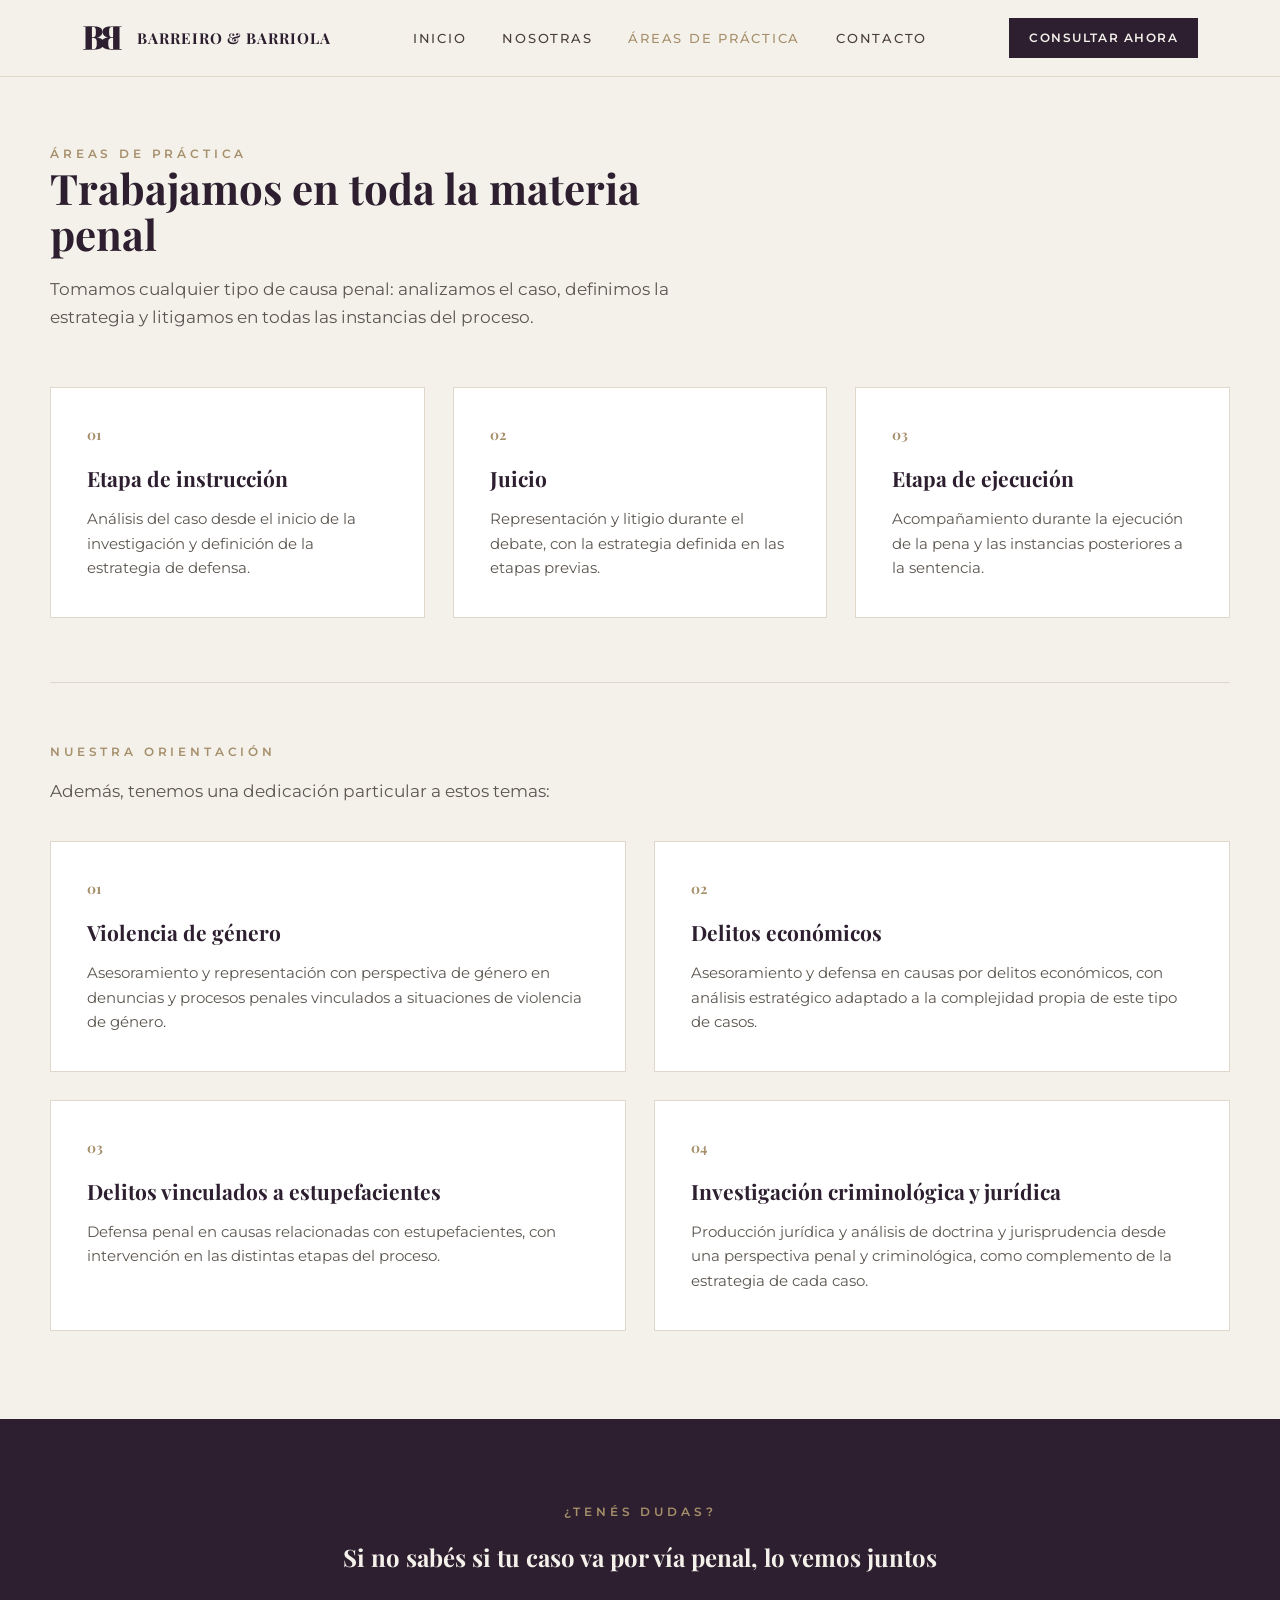
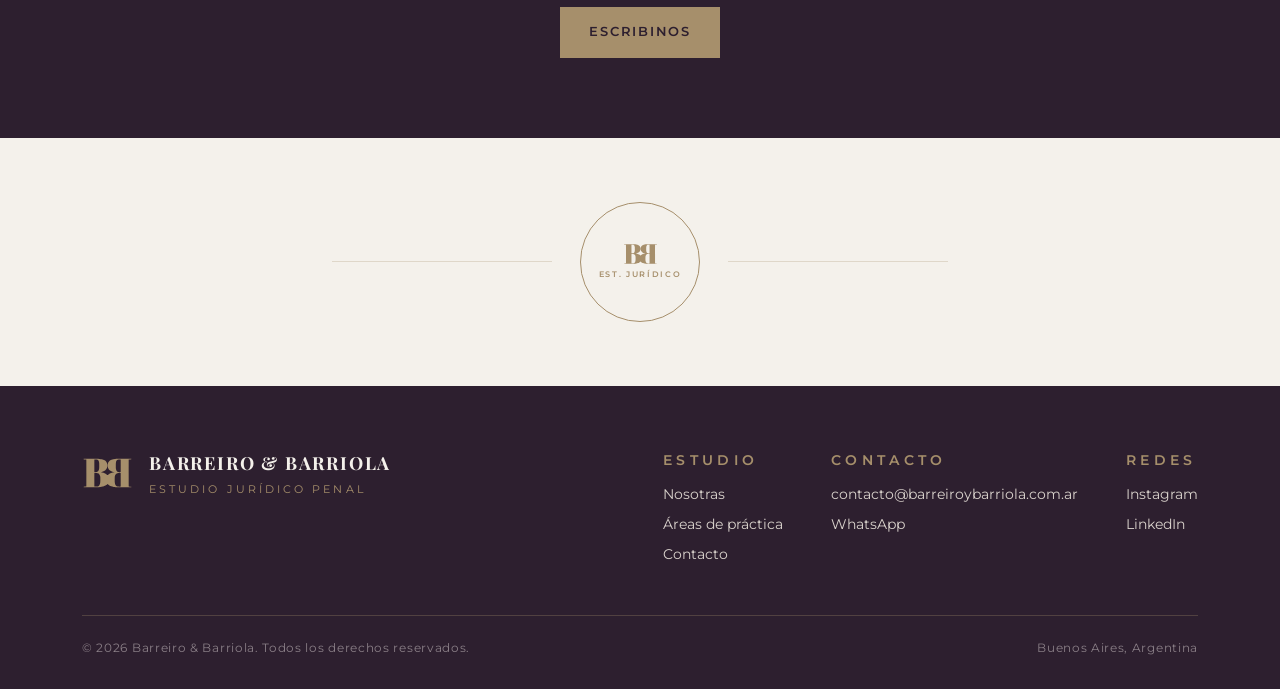
==== commit ed5c3001: "Sacar sello duplicado y rediseñar bloque de ubicacion/horario/urgencias" ====
--- a/areas-de-practica.html
+++ b/areas-de-practica.html
@@ -100,19 +100,6 @@
     </div>
   </section>
 
-  <div class="sello-divisor-banda">
-    <div class="container">
-      <div class="sello-divisor reveal">
-        <span class="linea"></span>
-        <div class="sello">
-          <img src="assets/img/BB-monograma-bronce.svg" alt="">
-          <span>Est. Jurídico</span>
-        </div>
-        <span class="linea"></span>
-      </div>
-    </div>
-  </div>
-
   <section class="franja-uva centro">
     <div class="container reveal" style="max-width:680px">
       <span class="eyebrow">¿Tenés dudas?</span>
--- a/assets/styles.css
+++ b/assets/styles.css
@@ -235,14 +235,17 @@
 }
 .canal-valor{font-size:14.5px;color:var(--uva);font-weight:500;word-break:break-word}
 
-.contacto-grilla{display:grid;grid-template-columns:1fr 1fr;gap:64px;align-items:start}
-@media (max-width:860px){.contacto-grilla{grid-template-columns:1fr}}
-.dato-contacto{margin-bottom:28px}
-.dato-contacto .etiqueta{
-  font-size:11px;letter-spacing:.24em;color:var(--bronce);text-transform:uppercase;font-weight:600;
-  margin-bottom:8px;display:block;
-}
-.dato-contacto a,.dato-contacto span.valor{font-size:18px;color:var(--uva);font-weight:500}
+.info-grilla{
+  display:grid;grid-template-columns:repeat(3,1fr);gap:20px;max-width:820px;margin:0 auto;
+}
+@media (max-width:700px){.info-grilla{grid-template-columns:1fr}}
+.info-tarjeta{
+  display:flex;flex-direction:column;align-items:center;text-align:center;gap:14px;
+  background:#fff;border:1px solid var(--divisor);padding:32px 20px;
+}
+.info-tarjeta--destacada{border-color:var(--bronce);background:rgba(166,143,107,.08)}
+.info-tarjeta--destacada .canal-icono{background:var(--bronce);color:var(--uva)}
+.info-tarjeta .canal-valor{font-size:14px;line-height:1.5}
 
 /* ---------- Footer ---------- */
 .site-footer{background:var(--uva);color:var(--marfil);padding:64px 0 32px}
@@ -287,6 +290,9 @@
 .canales-grilla > .reveal:nth-child(2){transition-delay:.08s}
 .canales-grilla > .reveal:nth-child(3){transition-delay:.16s}
 .canales-grilla > .reveal:nth-child(4){transition-delay:.24s}
+.info-grilla > .reveal:nth-child(1){transition-delay:0s}
+.info-grilla > .reveal:nth-child(2){transition-delay:.08s}
+.info-grilla > .reveal:nth-child(3){transition-delay:.16s}
 @media (prefers-reduced-motion:reduce){
   .reveal{transition:none;opacity:1;transform:none}
 }
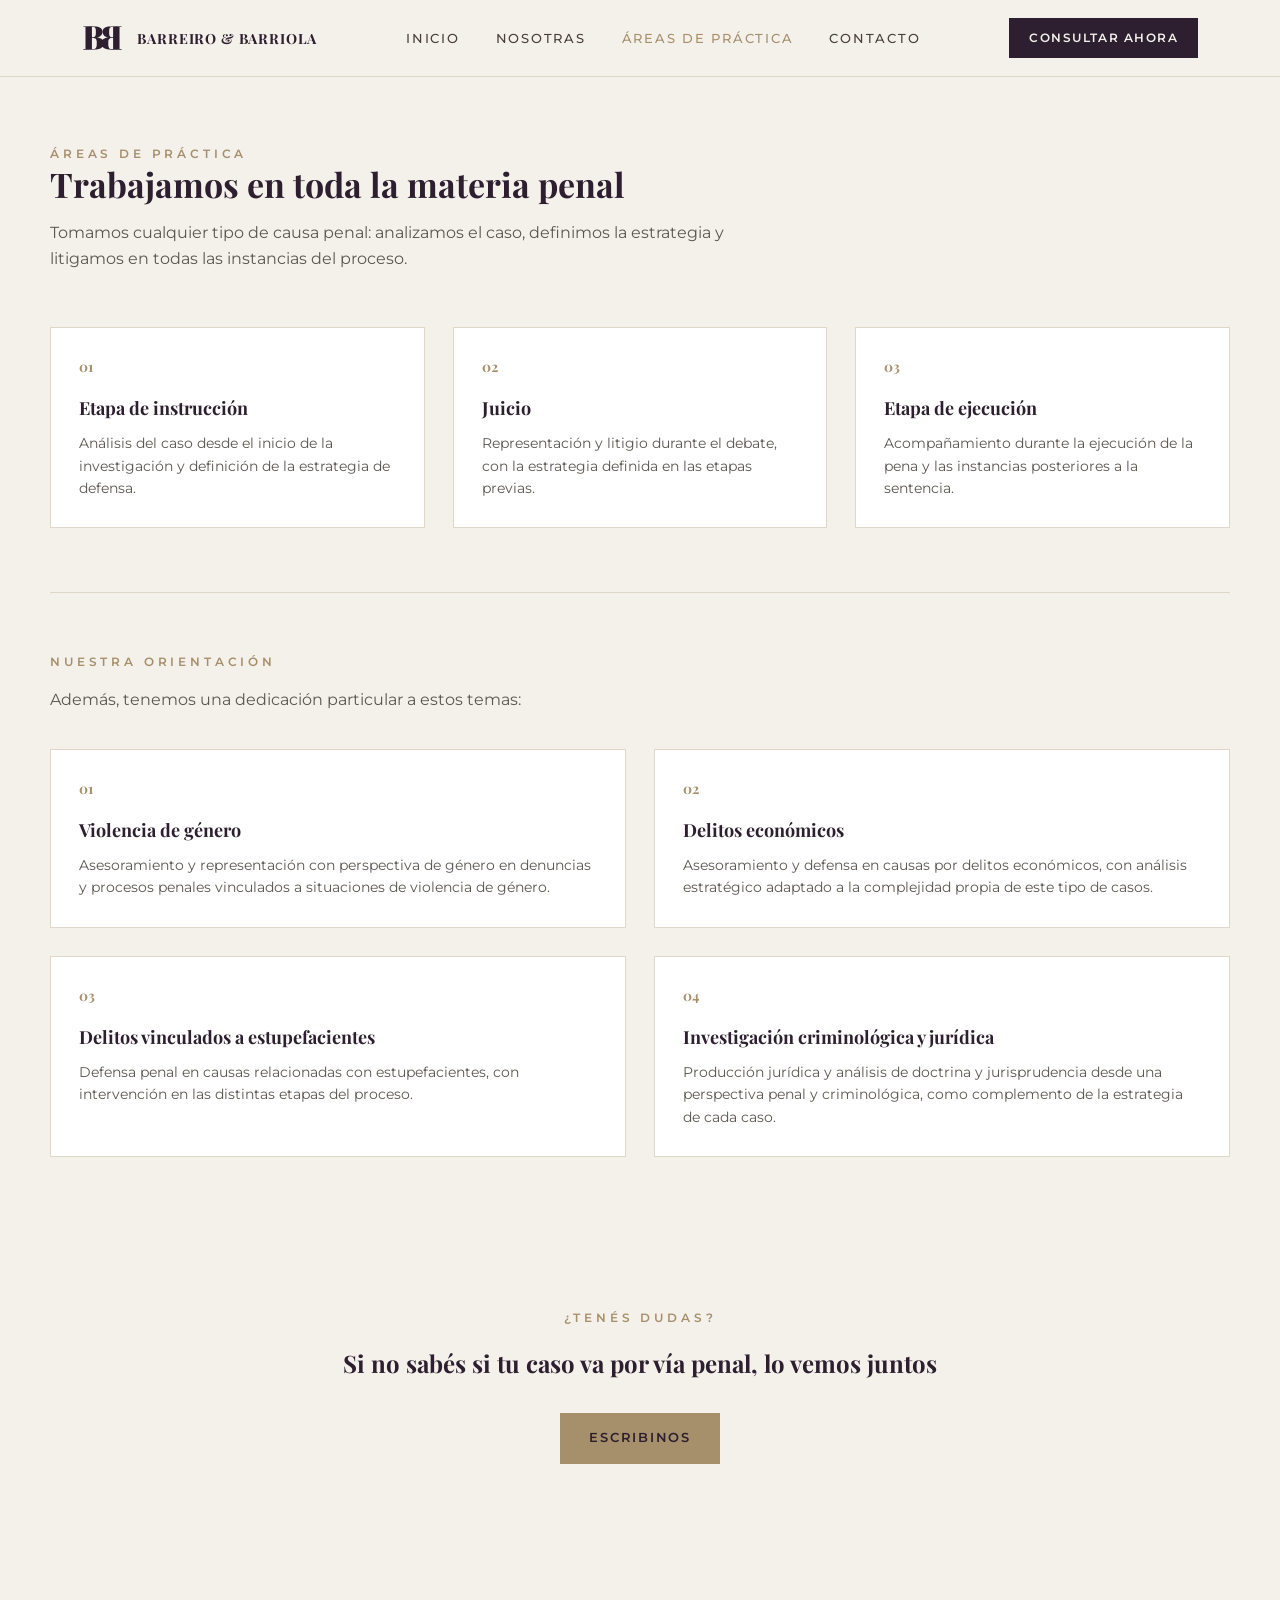
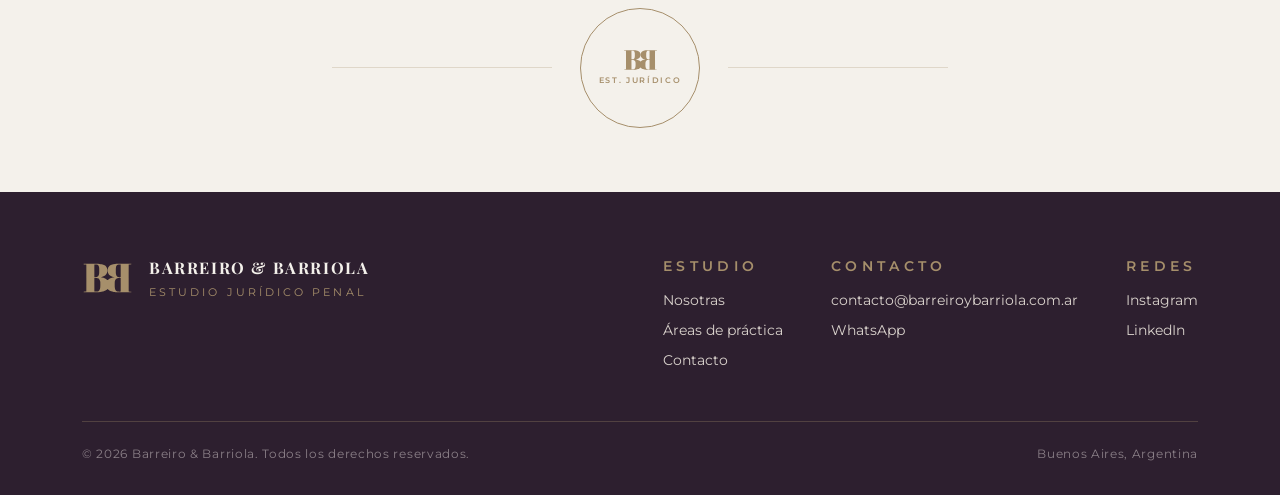
==== commit 9917f2a8: "Reducir tamaños tipograficos y paddings para que se vea mas compacto al 100% y Fondo marfil uniforme" ====
--- a/areas-de-practica.html
+++ b/areas-de-practica.html
@@ -103,7 +103,7 @@
   <section class="franja-uva centro">
     <div class="container reveal" style="max-width:680px">
       <span class="eyebrow">¿Tenés dudas?</span>
-      <h2 style="color:var(--marfil);margin-top:16px">Si no sabés si tu caso va por vía penal, lo vemos juntos</h2>
+      <h2 style="margin-top:16px">Si no sabés si tu caso va por vía penal, lo vemos juntos</h2>
       <div style="margin-top:32px">
         <a href="contacto.html" class="boton" style="background:var(--bronce);color:var(--uva)">Escribinos</a>
       </div>
--- a/assets/styles.css
+++ b/assets/styles.css
@@ -66,7 +66,7 @@
 .nav-marca{display:flex;align-items:center;gap:14px}
 .nav-marca img{height:26px;width:auto}
 .nav-marca-texto{
-  font-family:var(--serif);font-weight:700;font-size:15px;
+  font-family:var(--serif);font-weight:700;font-size:14px;
   letter-spacing:.06em;color:var(--uva);
 }
 .nav-links{display:flex;gap:36px;list-style:none;margin:0;padding:0}
@@ -101,7 +101,7 @@
 .hero{
   position:relative;overflow:hidden;
   background:var(--marfil);
-  padding:100px 0 90px;
+  padding:76px 0 64px;
   animation:heroAparece .7s ease-out both;
 }
 @keyframes heroAparece{
@@ -117,16 +117,16 @@
 .hero .eyebrow-row{display:flex;align-items:center;gap:24px;margin-bottom:70px}
 .hero .eyebrow-row .regla{flex:1}
 .hero h1{
-  font-size:clamp(44px,7vw,84px);
+  font-size:clamp(38px,5.5vw,66px);
   line-height:1;letter-spacing:-.01em;
   margin-bottom:32px;
 }
 .hero .lema{
-  font-size:15px;letter-spacing:.24em;font-weight:600;color:var(--bronce);
-  margin-bottom:36px;text-transform:uppercase;
+  font-size:13px;letter-spacing:.22em;font-weight:600;color:var(--bronce);
+  margin-bottom:30px;text-transform:uppercase;
 }
 .hero .copy{
-  max-width:560px;font-size:19px;line-height:1.65;color:var(--texto-suave);
+  max-width:560px;font-size:16.5px;line-height:1.65;color:var(--texto-suave);
 }
 .hero .copy + .copy{margin-top:20px}
 .hero .copy strong{color:var(--uva);font-weight:600}
@@ -145,8 +145,8 @@
 .boton-secundario:hover{background:var(--uva);color:var(--marfil)}
 
 /* ---------- Franja oscura (usada como bloque institucional) ---------- */
-.franja-uva{background:var(--uva);color:var(--marfil);padding:80px 0}
-.franja-uva h2{color:var(--marfil)}
+.franja-uva{background:var(--marfil);padding:80px 0}
+.franja-uva h2{color:var(--uva)}
 .franja-uva .eyebrow{color:var(--bronce)}
 
 /* ---------- Sello / marca de agua circular (motivo firma) ---------- */
@@ -168,11 +168,11 @@
 .sello-divisor-banda{background:var(--marfil)}
 
 /* ---------- Secciones generales ---------- */
-section.bloque{padding:88px 0}
+section.bloque{padding:68px 0}
 .bloque-cabecera{max-width:640px;margin-bottom:56px}
 .bloque-cabecera .eyebrow{margin-bottom:16px}
-.bloque-cabecera h2{font-size:clamp(30px,4vw,42px);line-height:1.1}
-.bloque-cabecera p{margin-top:18px;font-size:17px;color:var(--texto-suave);line-height:1.65}
+.bloque-cabecera h2{font-size:clamp(26px,3.2vw,34px);line-height:1.15}
+.bloque-cabecera p{margin-top:16px;font-size:15.5px;color:var(--texto-suave);line-height:1.65}
 
 /* Grillas de tarjetas */
 .grilla{display:grid;gap:28px}
@@ -181,13 +181,13 @@
 @media (max-width:860px){.grilla-2,.grilla-3{grid-template-columns:1fr}}
 
 .tarjeta{
-  background:#fff;border:1px solid var(--divisor);padding:36px;
+  background:#fff;border:1px solid var(--divisor);padding:28px;
 }
 .tarjeta .num{
   font-family:var(--serif);font-size:14px;color:var(--bronce);font-weight:700;margin-bottom:18px;
 }
-.tarjeta h3{font-size:21px;margin-bottom:12px}
-.tarjeta p{color:var(--texto-suave);font-size:15px;line-height:1.65}
+.tarjeta h3{font-size:18px;margin-bottom:10px}
+.tarjeta p{color:var(--texto-suave);font-size:14px;line-height:1.6}
 
 /* ---------- Perfil completo (página Nosotras) ---------- */
 .perfil{display:grid;grid-template-columns:340px 1fr;gap:56px;align-items:start;margin-bottom:100px}
@@ -202,9 +202,9 @@
   font-family:var(--serif);font-size:64px;font-weight:700;color:var(--bronce);opacity:.55;
 }
 .perfil .rol{font-size:13px;letter-spacing:.3em;color:var(--bronce);text-transform:uppercase;font-weight:600}
-.perfil h2{font-size:clamp(32px,4vw,46px);margin-top:20px;line-height:1.05}
+.perfil h2{font-size:clamp(26px,3.4vw,36px);margin-top:16px;line-height:1.1}
 .perfil .regla{width:90px;margin:26px 0}
-.perfil .copy{font-size:17px;line-height:1.65;color:var(--texto-suave);max-width:600px}
+.perfil .copy{font-size:15.5px;line-height:1.65;color:var(--texto-suave);max-width:600px}
 .perfil .copy + .copy{margin-top:18px}
 .perfil .copy strong{color:var(--uva);font-weight:600}
 @media (max-width:760px){
@@ -241,11 +241,15 @@
 @media (max-width:700px){.info-grilla{grid-template-columns:1fr}}
 .info-tarjeta{
   display:flex;flex-direction:column;align-items:center;text-align:center;gap:14px;
-  background:#fff;border:1px solid var(--divisor);padding:32px 20px;
-}
-.info-tarjeta--destacada{border-color:var(--bronce);background:rgba(166,143,107,.08)}
-.info-tarjeta--destacada .canal-icono{background:var(--bronce);color:var(--uva)}
-.info-tarjeta .canal-valor{font-size:14px;line-height:1.5}
+  background:var(--uva);color:var(--marfil);border:1px solid var(--uva-2);padding:32px 20px;
+}
+.info-tarjeta .canal-etiqueta{color:var(--bronce)}
+.info-tarjeta .canal-valor{color:var(--marfil);font-size:14px;line-height:1.5}
+.info-tarjeta .canal-icono{background:var(--bronce);color:var(--uva)}
+.info-tarjeta--destacada{background:var(--bronce);border-color:var(--bronce)}
+.info-tarjeta--destacada .canal-etiqueta{color:var(--uva)}
+.info-tarjeta--destacada .canal-valor{color:var(--uva);font-weight:600}
+.info-tarjeta--destacada .canal-icono{background:var(--uva);color:var(--bronce)}
 
 /* ---------- Footer ---------- */
 .site-footer{background:var(--uva);color:var(--marfil);padding:64px 0 32px}
@@ -256,7 +260,7 @@
 .footer-marca{display:flex;align-items:center;gap:16px}
 .footer-marca img{height:32px}
 .footer-marca-texto div:first-child{
-  font-family:var(--serif);font-weight:700;font-size:18px;letter-spacing:.1em;color:var(--marfil);
+  font-family:var(--serif);font-weight:700;font-size:16px;letter-spacing:.1em;color:var(--marfil);
 }
 .footer-marca-texto div:last-child{
   font-size:11px;letter-spacing:.28em;color:var(--bronce);margin-top:4px;
